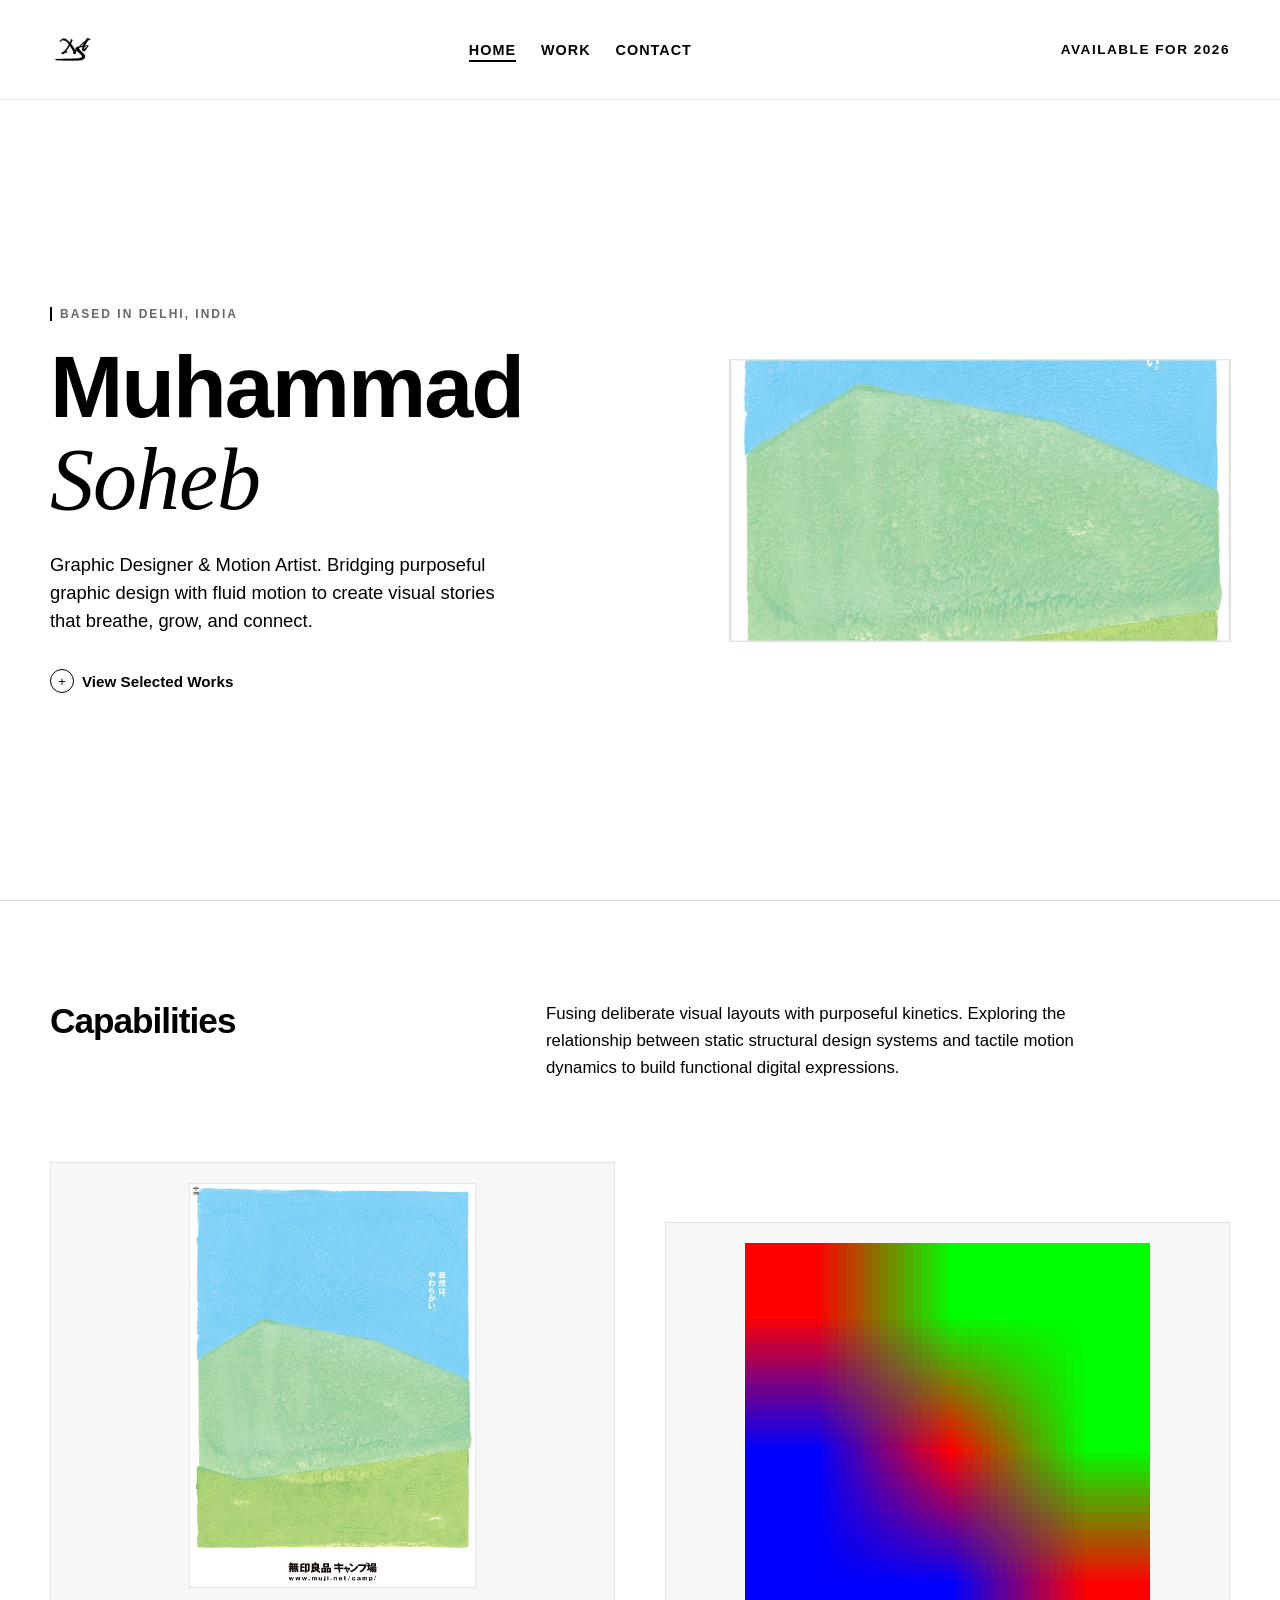
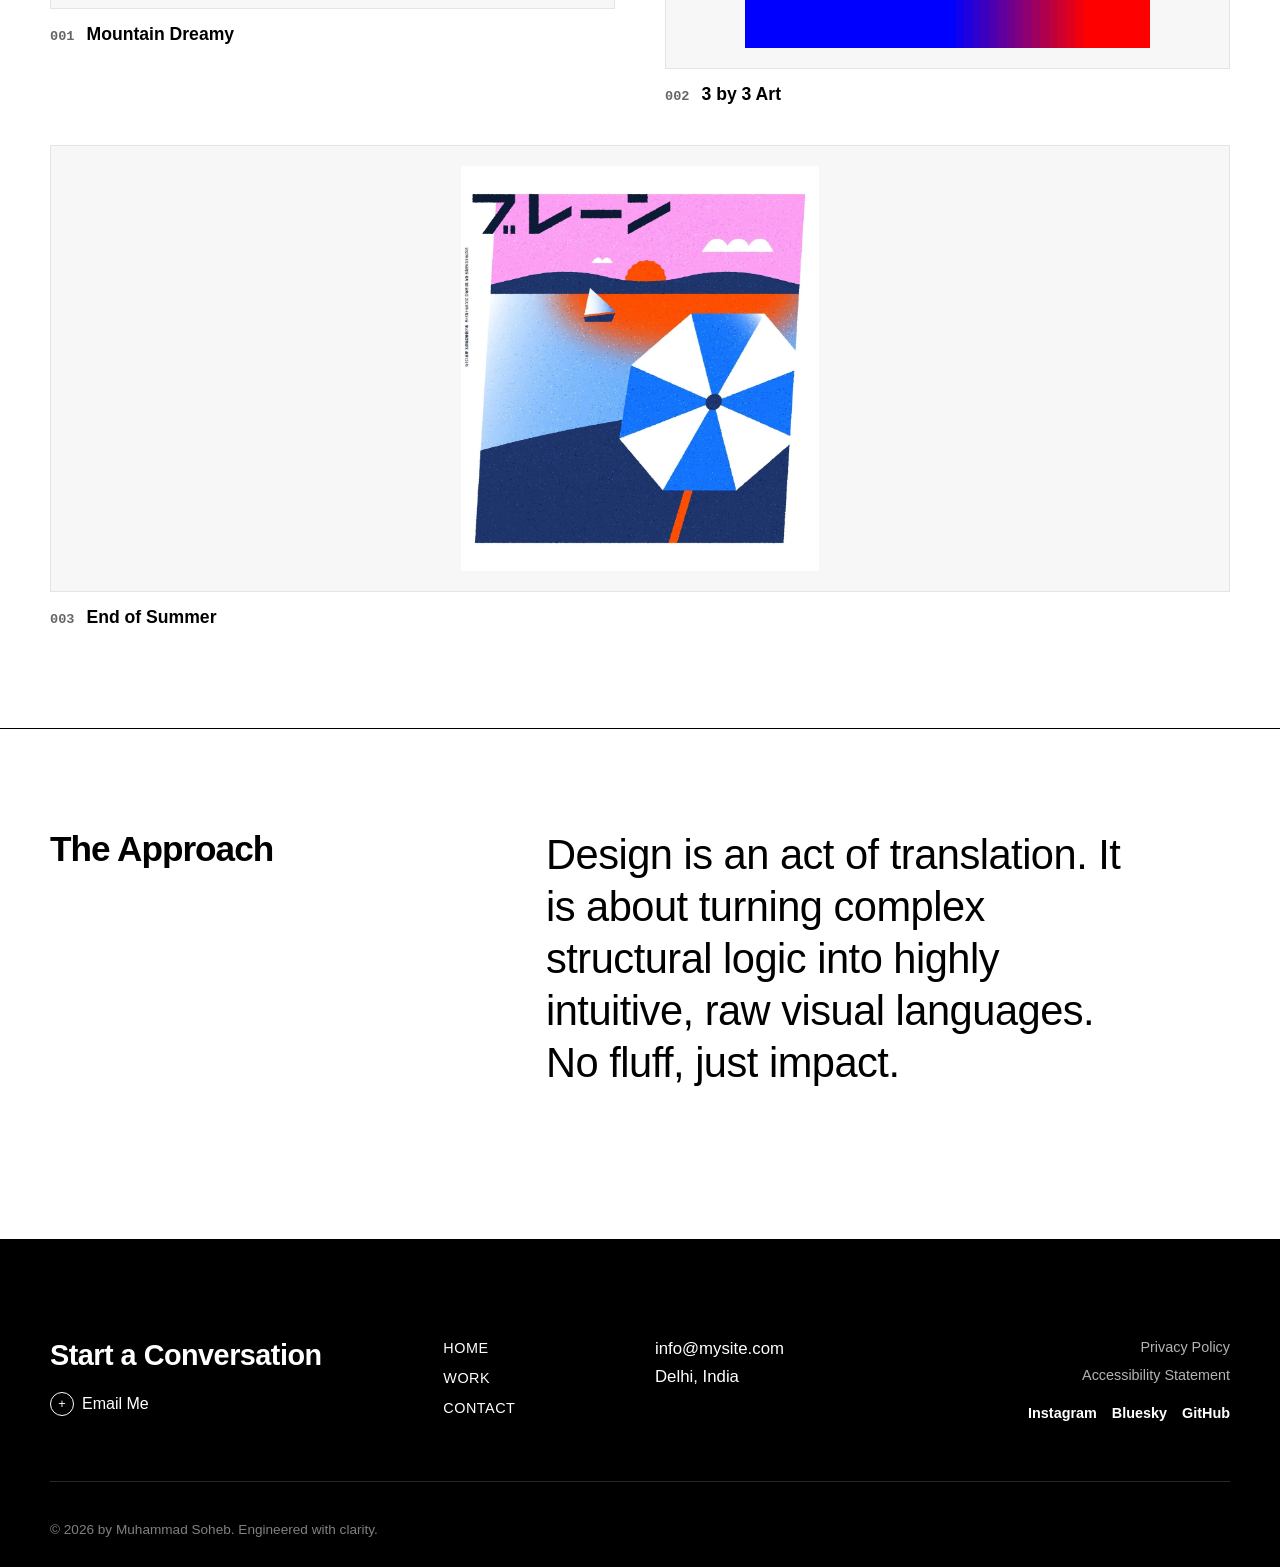
==== index.html @ b5f3d6ea "modification: Modified and tempered with the design." ====
<!DOCTYPE html>
<html lang="en">
<head>
    <meta charset="UTF-8">
    <meta name="viewport" content="width=device-width, initial-scale=1.0">
    <link rel="stylesheet" href="src/style.css">
    <title>Muhammad Soheb — Portfolio</title>
</head>
<body>

    <nav id="nav">
        <div id="logo-area">
            <img src="resource/Muhammad Soheb logo.svg" alt="Muhammad Soheb Logo" class="brand-logo-img">
        </div>
        <ul id="nav-links">
            <li><a href="#" class="active">Home</a></li>
            <li><a href="work.html">Work</a></li>
            <li><a href="#footer">Contact</a></li>
        </ul>
        <div id="nav-status">
            <span>Available for 2026</span>
        </div>
    </nav>

    <main>
        <section class="hero-editorial">
            <div class="hero-left">
                <div class="header-post-tag">Based in Delhi, India</div>
                <h1 class="hero-headline">Muhammad<br><em>Soheb</em></h1>
                <p class="hero-description">
                    Graphic Designer &amp; Motion Artist. Bridging purposeful graphic design with fluid motion to create visual stories that breathe, grow, and connect.
                </p>
                <a href="#selected-works" class="hero-cta-link"><span class="icon-plus">+</span> View Selected Works</a>
            </div>
            <div class="hero-right">
                <div class="featured-media-container">
                    <video autoplay loop muted playsinline poster="resource/mountain dreamy paster color.webp">
                        <source src="resource/hero-presentation.mp4" type="video/mp4">
                    </video>
                </div>
            </div>
        </section>

        <section id="selected-works" class="editorial-section">
            <div class="section-header-grid">
                <h2 class="section-title">Capabilities</h2>
                <div class="section-intro-text">
                    <p>Fusing deliberate visual layouts with purposeful kinetics. Exploring the relationship between static structural design systems and tactile motion dynamics to build functional digital expressions.</p>
                </div>
            </div>

            <div class="works-staggered-grid">
                <div class="work-card">
                    <div class="card-image-box">
                        <img src="resource/mountain dreamy paster color.webp" alt="Mountain Dreamy Poster">
                    </div>
                    <div class="card-meta">
                        <span class="card-num">001</span>
                        <h3 class="card-title">Mountain Dreamy</h3>
                    </div>
                </div>

                <div class="work-card">
                    <div class="card-image-box">
                        <img src="resource/3 by 3 pixel photo.jpeg" alt="3 by 3 Pixel Art">
                    </div>
                    <div class="card-meta">
                        <span class="card-num">002</span>
                        <h3 class="card-title">3 by 3 Art</h3>
                    </div>
                </div>

                <div class="work-card full-width-card">
                    <div class="card-image-box">
                        <img src="resource/end of summer poster.webp" alt="End of Summer Poster">
                    </div>
                    <div class="card-meta">
                        <span class="card-num">003</span>
                        <h3 class="card-title">End of Summer</h3>
                    </div>
                </div>
            </div>
        </section>

        <section class="editorial-section border-top">
            <div class="section-header-grid">
                <h2 class="section-title">The Approach</h2>
                <div class="section-intro-text text-large">
                    <p>Design is an act of translation. It is about turning complex structural logic into highly intuitive, raw visual languages. No fluff, just impact.</p>
                </div>
            </div>
        </section>
    </main>

    <footer id="footer">
        <div class="footer-top-grid">
            <div class="footer-col brand-col">
                <h3>Start a Conversation</h3>
                <a href="mailto:info@mysite.com" class="footer-email-link"><span class="icon-plus">+</span> Email Me</a>
            </div>
            
            <div class="footer-col links-col">
                <ul>
                    <li><a href="#">Home</a></li>
                    <li><a href="work.html">Work</a></li>
                    <li><a href="#footer">Contact</a></li>
                </ul>
            </div>

            <div class="footer-col contact-col">
                <p class="contact-detail">info@mysite.com</p>
                <p class="contact-detail">Delhi, India</p>
            </div>

            <div class="footer-col legal-col">
                <a href="#">Privacy Policy</a>
                <a href="#">Accessibility Statement</a>
                <div class="footer-socials">
                    <a href="https://instagram.com" target="_blank" rel="noopener">Instagram</a>
                    <a href="https://bsky.app" target="_blank" rel="noopener">Bluesky</a>
                    <a href="https://github.com" target="_blank" rel="noopener">GitHub</a>
                </div>
            </div>
        </div>

        <div class="footer-bottom-bar">
            <p>&copy; 2026 by Muhammad Soheb. Engineered with clarity.</p>
        </div>
    </footer>

</body>
</html>
---- src/style.css ----
:root {
    --bg-color: #ffffff;
    --text-color: #000000;
    --footer-bg: #000000;
    --footer-text: #ffffff;
    --border-color: rgba(0, 0, 0, 0.15);
    --border-light: rgba(0, 0, 0, 0.08);
}

* {
    margin: 0;
    padding: 0;
    box-sizing: border-box;
}

html {
    scroll-behavior: smooth;
}

body {
    background-color: var(--bg-color);
    color: var(--text-color);
    font-family: -apple-system, BlinkMacSystemFont, "Segoe UI", Roboto, Helvetica, Arial, sans-serif;
    overflow-x: hidden;
    -webkit-font-smoothing: antialiased;
}

#nav {
    display: flex;
    flex-direction: column;
    justify-content: space-between;
    align-items: flex-start;
    padding: 20px;
    width: 100%;
    background-color: var(--bg-color);
    border-bottom: 1px solid var(--border-light);
    gap: 15px;
}

.brand-logo-img {
    height: auto;
    width: 50px;
    display: block;
}

#nav-links {
    display: flex;
    list-style: none;
    gap: 25px;
}

#nav-links a {
    text-decoration: none;
    color: var(--text-color);
    font-weight: 600;
    font-size: 0.9rem;
    text-transform: uppercase;
    letter-spacing: 1px;
}

#nav-links a.active {
    border-bottom: 2px solid var(--text-color);
    padding-bottom: 2px;
}

#nav-status {
    font-size: 0.85rem;
    font-weight: 700;
    text-transform: uppercase;
    letter-spacing: 1.5px;
}

.hero-editorial {
    display: flex;
    flex-direction: column;
    padding: 60px 20px;
    width: 100%;
    gap: 40px;
}

.hero-left {
    display: flex;
    flex-direction: column;
    align-items: flex-start;
}

.header-post-tag {
    font-size: 0.75rem;
    text-transform: uppercase;
    letter-spacing: 2px;
    font-weight: 700;
    margin-bottom: 20px;
    color: #666;
    border-left: 2px solid var(--text-color);
    padding-left: 8px;
}

.hero-headline {
    font-size: clamp(2.8rem, 8vw, 5.5rem);
    font-weight: 700;
    letter-spacing: -2px;
    line-height: 1.05;
    margin-bottom: 25px;
}

.hero-headline em {
    font-family: Georgia, serif;
    font-weight: 400;
    font-style: italic;
    letter-spacing: -1px;
}

.hero-description {
    font-size: 1.15rem;
    line-height: 1.5;
    max-width: 460px;
    margin-bottom: 35px;
    font-weight: 400;
}

.hero-cta-link {
    display: inline-flex;
    align-items: center;
    text-decoration: none;
    color: var(--text-color);
    font-weight: 600;
    font-size: 0.95rem;
    gap: 8px;
}

.icon-plus {
    display: inline-flex;
    align-items: center;
    justify-content: center;
    width: 24px;
    height: 24px;
    border: 1px solid var(--text-color);
    border-radius: 50%;
    font-size: 0.8rem;
    font-weight: 400;
}

.hero-right {
    display: flex;
    justify-content: center;
    align-items: center;
    width: 100%;
}

.featured-media-container {
    width: 100%;
    max-width: 540px;
    background: #f0f0f0;
    border: 1px solid var(--border-light);
    overflow: hidden;
    aspect-ratio: 16 / 9;
}

.featured-media-container video {
    width: 100%;
    height: 100%;
    object-fit: cover;
}

.editorial-section {
    padding: 60px 20px;
    border-top: 1px solid var(--border-color);
}

.editorial-section.border-top {
    border-top: 1px solid var(--text-color);
}

.section-header-grid {
    display: flex;
    flex-direction: column;
    gap: 20px;
    margin-bottom: 50px;
}

.section-title {
    font-size: 2.2rem;
    font-weight: 700;
    letter-spacing: -1px;
}

.section-intro-text {
    font-size: 1.05rem;
    line-height: 1.6;
    max-width: 600px;
}

.section-intro-text.text-large {
    font-size: clamp(1.6rem, 4vw, 2.6rem);
    line-height: 1.25;
    font-weight: 400;
    letter-spacing: -0.5px;
    color: var(--text-color);
}

.works-staggered-grid {
    display: flex;
    flex-direction: column;
    gap: 40px;
}

.work-card {
    display: flex;
    flex-direction: column;
    width: 100%;
}

.card-image-box {
    background: #f7f7f7;
    padding: 20px;
    display: flex;
    justify-content: center;
    align-items: center;
    margin-bottom: 15px;
    border: 1px solid var(--border-light);
}

.card-image-box img {
    width: 100%;
    height: auto;
    max-height: 45vh;
    object-fit: contain;
}

.card-meta {
    display: flex;
    align-items: baseline;
    gap: 12px;
}

.card-num {
    font-size: 0.85rem;
    font-weight: 700;
    color: #666;
    font-family: monospace;
}

.card-title {
    font-size: 1.1rem;
    font-weight: 600;
}

footer {
    background-color: var(--footer-bg);
    color: var(--footer-text);
    padding: 60px 20px 20px 20px;
}

.footer-top-grid {
    display: flex;
    flex-direction: column;
    gap: 40px;
    border-bottom: 1px solid rgba(255, 255, 255, 0.15);
    padding-bottom: 40px;
}

.footer-col h3 {
    font-size: 1.8rem;
    font-weight: 600;
    letter-spacing: -0.5px;
    margin-bottom: 20px;
}

.footer-email-link {
    display: inline-flex;
    align-items: center;
    color: var(--footer-text);
    text-decoration: none;
    font-weight: 500;
    gap: 8px;
}

.footer-email-link .icon-plus {
    border-color: var(--footer-text);
}

.footer-col ul {
    list-style: none;
    display: flex;
    flex-direction: column;
    gap: 12px;
}

.footer-col ul a {
    color: var(--footer-text);
    text-decoration: none;
    font-weight: 500;
    text-transform: uppercase;
    font-size: 0.9rem;
    letter-spacing: 0.5px;
}

.contact-detail {
    font-size: 1.05rem;
    margin-bottom: 8px;
}

.legal-col {
    display: flex;
    flex-direction: column;
    align-items: flex-start;
    gap: 12px;
}

.legal-col a {
    color: rgba(255, 255, 255, 0.7);
    text-decoration: none;
    font-size: 0.9rem;
}

.footer-socials {
    display: flex;
    gap: 15px;
    margin-top: 10px;
}

.footer-socials a {
    color: var(--footer-text);
    font-weight: 600;
    font-size: 0.9rem;
    text-decoration: none;
}

.footer-socials a:hover {
    text-decoration: underline;
}

.footer-bottom-bar {
    padding-top: 40px;
    font-size: 0.85rem;
    color: rgba(255, 255, 255, 0.5);
}

@media (min-width: 768px) {
    #nav {
        flex-direction: row;
        align-items: center;
        padding: 30px 50px;
        height: 100px;
    }

    .hero-editorial {
        flex-direction: row;
        align-items: center;
        padding: 120px 50px;
        min-height: calc(100vh - 100px);
    }

    .hero-left {
        flex: 1.2;
    }

    .hero-right {
        flex: 0.8;
        justify-content: flex-end;
    }

    .featured-media-container {
        max-width: 100%;
        transform: scale(1.1) translateX(-20px);
    }

    .editorial-section {
        padding: 100px 50px;
    }

    .section-header-grid {
        display: grid;
        grid-template-columns: 4fr 6fr;
        gap: 40px;
    }

    .works-staggered-grid {
        display: grid;
        grid-template-columns: 1fr 1fr;
        gap: 50px;
        padding-top: 30px;
    }

    .work-card:nth-child(even) {
        transform: translateY(60px);
    }

    .full-width-card {
        grid-column: span 2;
        margin-top: 50px;
    }

    footer {
        padding: 100px 50px 30px 50px;
    }

    .footer-top-grid {
        display: grid;
        grid-template-columns: 4fr 2fr 3fr 3fr;
        gap: 30px;
        padding-bottom: 60px;
    }

    .legal-col {
        align-items: flex-end;
        text-align: right;
    }
}
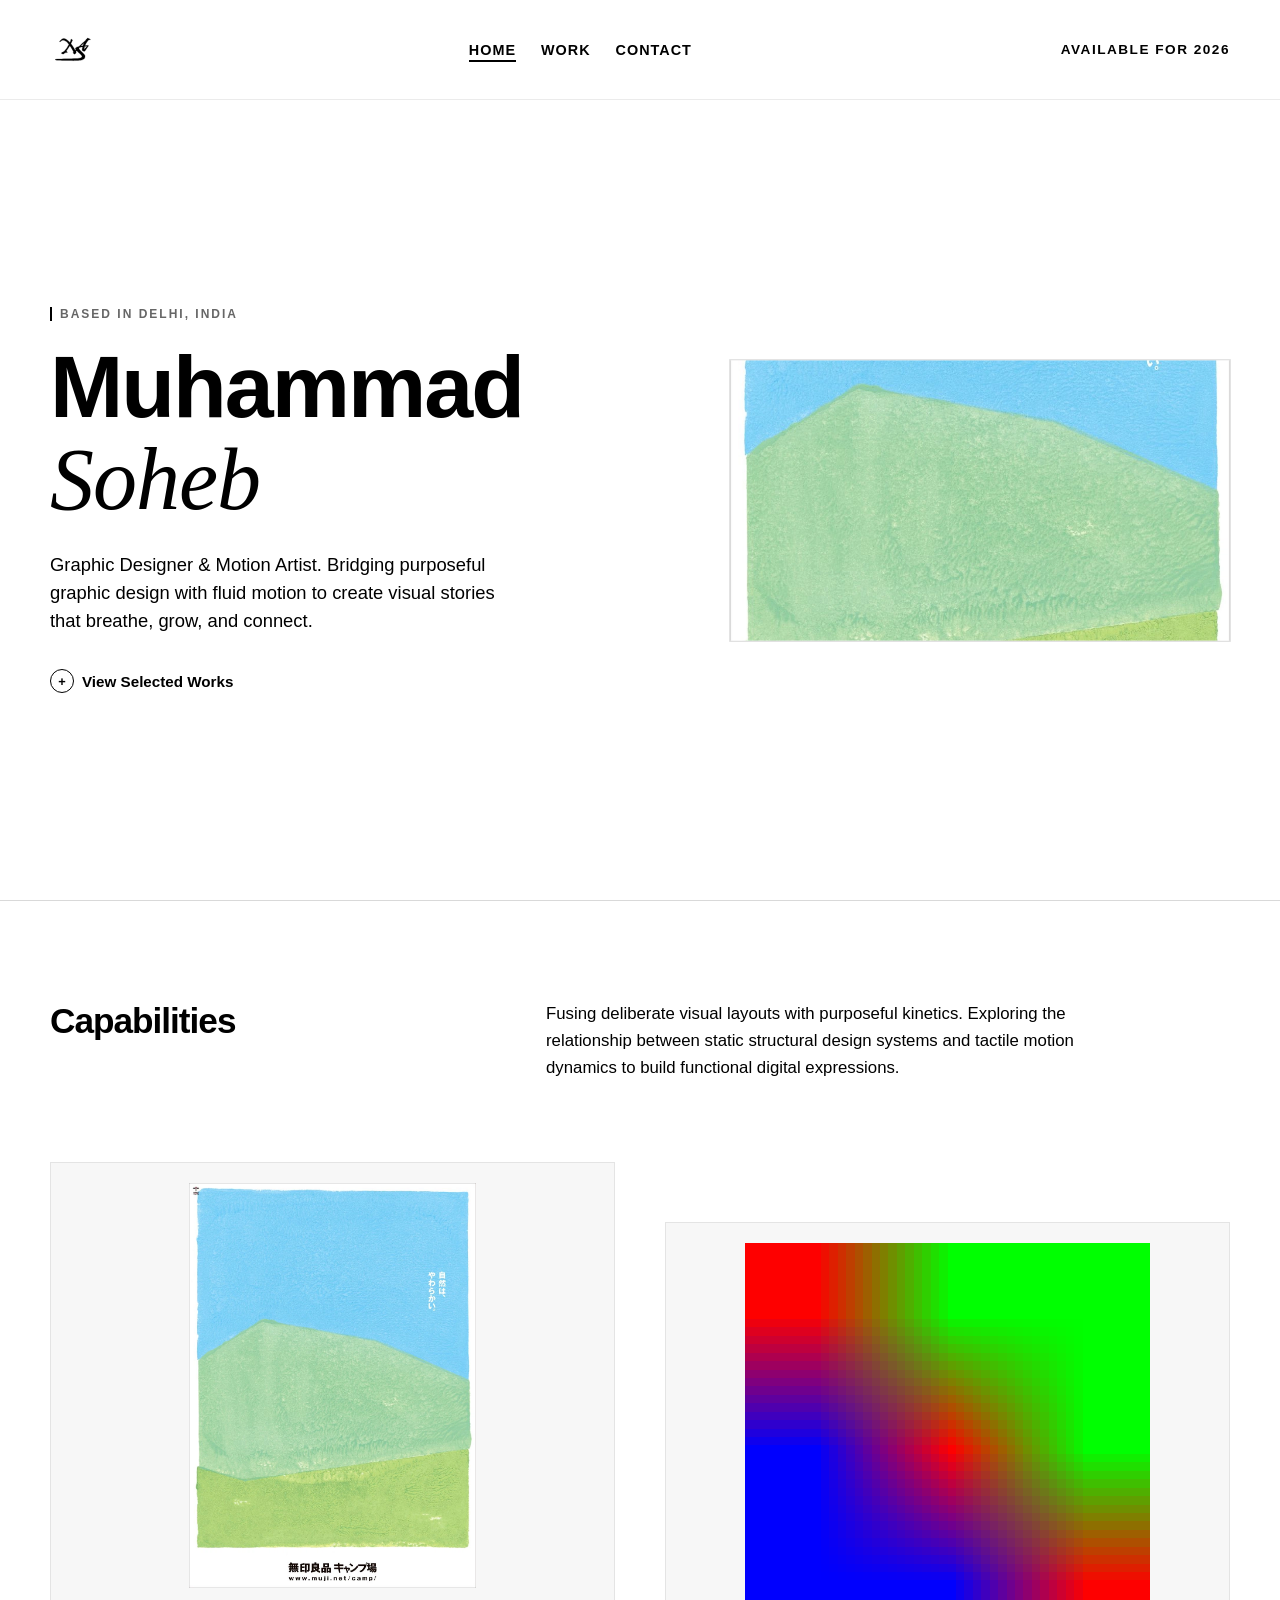
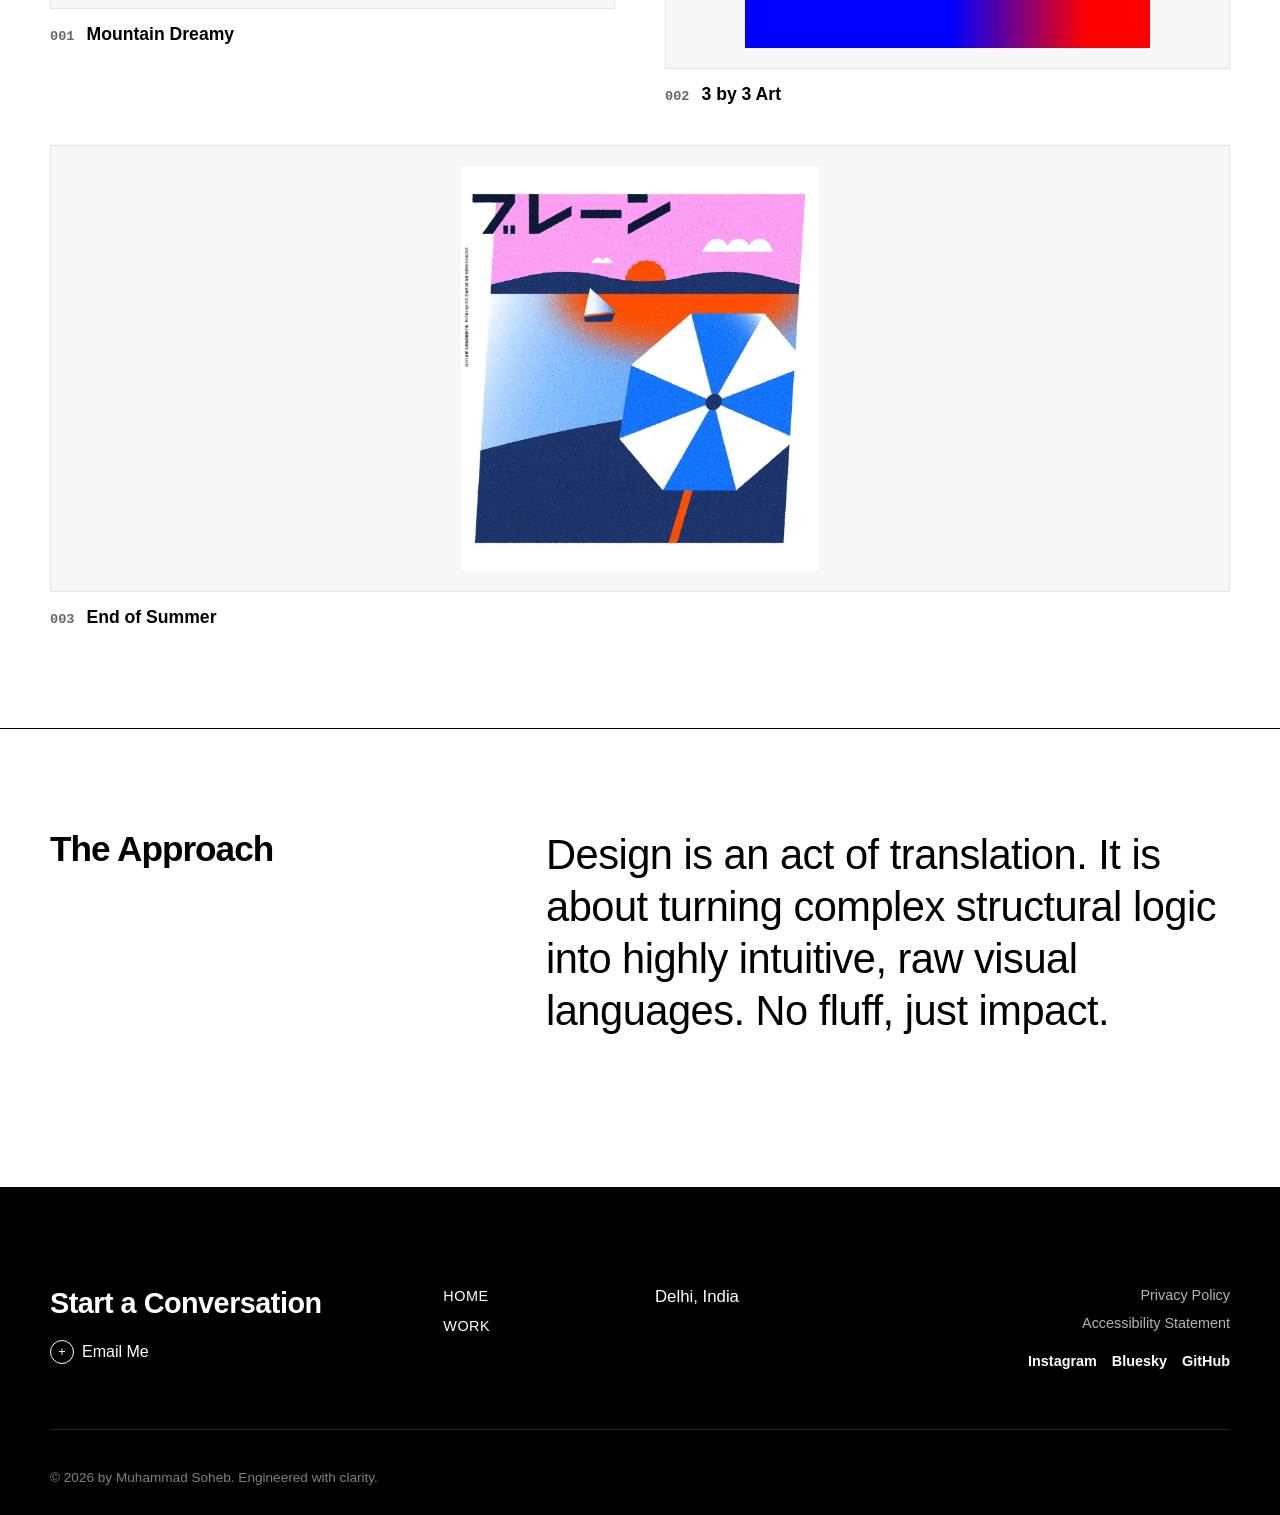
==== commit 6ed8bdf9: "modified: Added info to the footer." ====
--- a/index.html
+++ b/index.html
@@ -8,32 +8,37 @@
 </head>
 <body>
 
-    <nav id="nav">
-        <div id="logo-area">
-            <img src="resource/Muhammad Soheb logo.svg" alt="Muhammad Soheb Logo" class="brand-logo-img">
+    <nav class="navbar">
+        <div class="navbar__logo">
+            <img src="resource/Muhammad Soheb logo.svg" alt="Muhammad Soheb Logo" class="navbar__logo-img">
         </div>
-        <ul id="nav-links">
-            <li><a href="#" class="active">Home</a></li>
-            <li><a href="work.html">Work</a></li>
-            <li><a href="#footer">Contact</a></li>
+        
+        <button class="navbar__toggle" id="menu-toggle" aria-expanded="false" aria-label="Toggle navigation menu">
+            <span class="navbar__toggle-icon"></span>
+        </button>
+
+        <ul class="navbar__links" id="nav-list-all">
+            <li><a href="#" class="navbar__link navbar__link--active">Home</a></li>
+            <li><a href="work.html" class="navbar__link">Work</a></li>
+            <li><a href="#contact" class="navbar__link">Contact</a></li>
         </ul>
-        <div id="nav-status">
+        <div class="navbar__status">
             <span>Available for 2026</span>
         </div>
     </nav>
 
     <main>
-        <section class="hero-editorial">
-            <div class="hero-left">
-                <div class="header-post-tag">Based in Delhi, India</div>
-                <h1 class="hero-headline">Muhammad<br><em>Soheb</em></h1>
-                <p class="hero-description">
+        <section class="intro">
+            <div class="intro__content">
+                <span class="intro__location">Based in Delhi, India</span>
+                <h1 class="intro__title">Muhammad<br><em>Soheb</em></h1>
+                <p class="intro__bio">
                     Graphic Designer &amp; Motion Artist. Bridging purposeful graphic design with fluid motion to create visual stories that breathe, grow, and connect.
                 </p>
-                <a href="#selected-works" class="hero-cta-link"><span class="icon-plus">+</span> View Selected Works</a>
+                <a href="#projects" class="btn-primary"><span class="btn-primary__icon">+</span> View Selected Works</a>
             </div>
-            <div class="hero-right">
-                <div class="featured-media-container">
+            <div class="intro__visual">
+                <div class="intro__video-wrapper">
                     <video autoplay loop muted playsinline poster="resource/mountain dreamy paster color.webp">
                         <source src="resource/hero-presentation.mp4" type="video/mp4">
                     </video>
@@ -41,89 +46,87 @@
             </div>
         </section>
 
-        <section id="selected-works" class="editorial-section">
-            <div class="section-header-grid">
-                <h2 class="section-title">Capabilities</h2>
-                <div class="section-intro-text">
+        <section id="projects" class="showcase">
+            <div class="showcase__header">
+                <h2 class="showcase__title">Capabilities</h2>
+                <div class="showcase__lead">
                     <p>Fusing deliberate visual layouts with purposeful kinetics. Exploring the relationship between static structural design systems and tactile motion dynamics to build functional digital expressions.</p>
                 </div>
             </div>
 
-            <div class="works-staggered-grid">
-                <div class="work-card">
-                    <div class="card-image-box">
-                        <img src="resource/mountain dreamy paster color.webp" alt="Mountain Dreamy Poster">
+            <div class="gallery-grid">
+                <article class="portfolio-card">
+                    <div class="portfolio-card__thumbnail">
+                        <img src="resource/mountain dreamy paster color.webp" alt="Mountain Dreamy Poster Layer" loading="lazy">
                     </div>
-                    <div class="card-meta">
-                        <span class="card-num">001</span>
-                        <h3 class="card-title">Mountain Dreamy</h3>
+                    <div class="portfolio-card__meta">
+                        <span class="portfolio-card__index">001</span>
+                        <h3 class="portfolio-card__name">Mountain Dreamy</h3>
                     </div>
-                </div>
+                </article>
 
-                <div class="work-card">
-                    <div class="card-image-box">
-                        <img src="resource/3 by 3 pixel photo.jpeg" alt="3 by 3 Pixel Art">
+                <article class="portfolio-card">
+                    <div class="portfolio-card__thumbnail">
+                        <img src="resource\3 by 3 pixel photo.jpeg" alt="3 by 3 Pixel Art Grid" loading="lazy">
                     </div>
-                    <div class="card-meta">
-                        <span class="card-num">002</span>
-                        <h3 class="card-title">3 by 3 Art</h3>
+                    <div class="portfolio-card__meta">
+                        <span class="portfolio-card__index">002</span>
+                        <h3 class="portfolio-card__name">3 by 3 Art</h3>
                     </div>
-                </div>
+                </article>
 
-                <div class="work-card full-width-card">
-                    <div class="card-image-box">
-                        <img src="resource/end of summer poster.webp" alt="End of Summer Poster">
+                <article class="portfolio-card portfolio-card--featured">
+                    <div class="portfolio-card__thumbnail">
+                        <img src="resource/end of summer poster.webp" alt="End of Summer Poster Design" loading="lazy">
                     </div>
-                    <div class="card-meta">
-                        <span class="card-num">003</span>
-                        <h3 class="card-title">End of Summer</h3>
+                    <div class="portfolio-card__meta">
+                        <span class="portfolio-card__index">003</span>
+                        <h3 class="portfolio-card__name">End of Summer</h3>
                     </div>
-                </div>
+                </article>
             </div>
         </section>
 
-        <section class="editorial-section border-top">
-            <div class="section-header-grid">
-                <h2 class="section-title">The Approach</h2>
-                <div class="section-intro-text text-large">
+        <section class="manifesto">
+            <div class="manifesto__header">
+                <h2 class="manifesto__title">The Approach</h2>
+                <div class="manifesto__statement">
                     <p>Design is an act of translation. It is about turning complex structural logic into highly intuitive, raw visual languages. No fluff, just impact.</p>
                 </div>
             </div>
         </section>
     </main>
 
-    <footer id="footer">
-        <div class="footer-top-grid">
-            <div class="footer-col brand-col">
+    <footer id="contact" class="footer">
+        <div class="footer__main">
+            <div class="footer__block footer__block--cta">
                 <h3>Start a Conversation</h3>
-                <a href="mailto:info@mysite.com" class="footer-email-link"><span class="icon-plus">+</span> Email Me</a>
+                <a href="mailto:muhammadsoheb91@gmail.com" class="footer__email"><span class="footer__email-icon">+</span> Email Me</a>
             </div>
             
-            <div class="footer-col links-col">
-                <ul>
+            <div class="footer__block footer__block--nav">
+                <ul class="footer__links">
                     <li><a href="#">Home</a></li>
                     <li><a href="work.html">Work</a></li>
-                    <li><a href="#footer">Contact</a></li>
                 </ul>
             </div>
 
-            <div class="footer-col contact-col">
-                <p class="contact-detail">info@mysite.com</p>
-                <p class="contact-detail">Delhi, India</p>
+            <div class="footer__block footer__block--info">
+                <p class="footer__detail">Delhi, India</p>
             </div>
 
-            <div class="footer-col legal-col">
-                <a href="#">Privacy Policy</a>
-                <a href="#">Accessibility Statement</a>
-                <div class="footer-socials">
-                    <a href="https://instagram.com" target="_blank" rel="noopener">Instagram</a>
-                    <a href="https://bsky.app" target="_blank" rel="noopener">Bluesky</a>
-                    <a href="https://github.com" target="_blank" rel="noopener">GitHub</a>
+            <div class="footer__block footer__block--legal">
+                <a href="#" class="footer__legal-link">Privacy Policy</a>
+                <a href="#" class="footer__legal-link">Accessibility Statement</a>
+                <div class="footer__socials">
+                    <a href="https://instagram.com/9.ion1" target="_blank" rel="noopener">Instagram</a>
+                    <a href="https://bsky.app/profile/9ion1.bsky.social" target="_blank" rel="noopener">Bluesky</a>
+                    <a href="https://github.com/dehlawi96" target="_blank" rel="noopener">GitHub</a>
                 </div>
             </div>
         </div>
 
-        <div class="footer-bottom-bar">
+        <div class="footer__bottom">
             <p>&copy; 2026 by Muhammad Soheb. Engineered with clarity.</p>
         </div>
     </footer>
--- a/src/style.css
+++ b/src/style.css
@@ -5,6 +5,8 @@
     --footer-text: #ffffff;
     --border-color: rgba(0, 0, 0, 0.15);
     --border-light: rgba(0, 0, 0, 0.08);
+    --font-sans: -apple-system, BlinkMacSystemFont, "Segoe UI", Roboto, Arial, sans-serif;
+    --font-serif: Georgia, serif;
 }
 
 * {
@@ -20,36 +22,48 @@
 body {
     background-color: var(--bg-color);
     color: var(--text-color);
-    font-family: -apple-system, BlinkMacSystemFont, "Segoe UI", Roboto, Helvetica, Arial, sans-serif;
+    font-family: var(--font-sans);
     overflow-x: hidden;
     -webkit-font-smoothing: antialiased;
 }
 
-#nav {
-    display: flex;
-    flex-direction: column;
+.navbar {
+    display: flex;
     justify-content: space-between;
-    align-items: flex-start;
+    align-items: center;
     padding: 20px;
     width: 100%;
     background-color: var(--bg-color);
     border-bottom: 1px solid var(--border-light);
-    gap: 15px;
-}
-
-.brand-logo-img {
+    position: relative;
+    z-index: 100;
+}
+
+.navbar__logo-img {
     height: auto;
     width: 50px;
     display: block;
 }
 
-#nav-links {
-    display: flex;
+.navbar__links {
+    display: none;
+    flex-direction: column;
     list-style: none;
-    gap: 25px;
-}
-
-#nav-links a {
+    gap: 20px;
+    position: absolute;
+    top: 100%;
+    left: 0;
+    width: 100%;
+    background: var(--bg-color);
+    padding: 20px;
+    border-bottom: 1px solid var(--border-light);
+}
+
+.navbar__links.active {
+    display: flex;
+}
+
+.navbar__link {
     text-decoration: none;
     color: var(--text-color);
     font-weight: 600;
@@ -58,33 +72,60 @@
     letter-spacing: 1px;
 }
 
-#nav-links a.active {
+.navbar__link--active {
     border-bottom: 2px solid var(--text-color);
     padding-bottom: 2px;
 }
 
-#nav-status {
+.navbar__status {
     font-size: 0.85rem;
     font-weight: 700;
     text-transform: uppercase;
     letter-spacing: 1.5px;
-}
-
-.hero-editorial {
+    display: none;
+}
+
+.navbar__toggle {
+    background: none;
+    border: none;
+    cursor: pointer;
+    padding: 10px;
+}
+
+.navbar__toggle-icon {
+    display: block;
+    width: 25px;
+    height: 2px;
+    background: var(--text-color);
+    position: relative;
+}
+
+.navbar__toggle-icon::before,
+.navbar__toggle-icon::after {
+    content: '';
+    position: absolute;
+    width: 25px;
+    height: 2px;
+    background: var(--text-color);
+    left: 0;
+}
+.navbar__toggle-icon::before { top: -8px; }
+.navbar__toggle-icon::after { bottom: -8px; }
+
+.intro {
     display: flex;
     flex-direction: column;
     padding: 60px 20px;
-    width: 100%;
     gap: 40px;
 }
 
-.hero-left {
+.intro__content {
     display: flex;
     flex-direction: column;
     align-items: flex-start;
 }
 
-.header-post-tag {
+.intro__location {
     font-size: 0.75rem;
     text-transform: uppercase;
     letter-spacing: 2px;
@@ -95,7 +136,7 @@
     padding-left: 8px;
 }
 
-.hero-headline {
+.intro__title {
     font-size: clamp(2.8rem, 8vw, 5.5rem);
     font-weight: 700;
     letter-spacing: -2px;
@@ -103,22 +144,21 @@
     margin-bottom: 25px;
 }
 
-.hero-headline em {
-    font-family: Georgia, serif;
+.intro__title em {
+    font-family: var(--font-serif);
     font-weight: 400;
     font-style: italic;
     letter-spacing: -1px;
 }
 
-.hero-description {
+.intro__bio {
     font-size: 1.15rem;
     line-height: 1.5;
     max-width: 460px;
     margin-bottom: 35px;
-    font-weight: 400;
-}
-
-.hero-cta-link {
+}
+
+.btn-primary {
     display: inline-flex;
     align-items: center;
     text-decoration: none;
@@ -128,7 +168,7 @@
     gap: 8px;
 }
 
-.icon-plus {
+.btn-primary__icon {
     display: inline-flex;
     align-items: center;
     justify-content: center;
@@ -137,17 +177,13 @@
     border: 1px solid var(--text-color);
     border-radius: 50%;
     font-size: 0.8rem;
-    font-weight: 400;
-}
-
-.hero-right {
-    display: flex;
-    justify-content: center;
-    align-items: center;
-    width: 100%;
-}
-
-.featured-media-container {
+}
+
+.intro__visual {
+    width: 100%;
+}
+
+.intro__video-wrapper {
     width: 100%;
     max-width: 540px;
     background: #f0f0f0;
@@ -156,102 +192,102 @@
     aspect-ratio: 16 / 9;
 }
 
-.featured-media-container video {
+.intro__video-wrapper video {
     width: 100%;
     height: 100%;
     object-fit: cover;
 }
 
-.editorial-section {
+.showcase {
     padding: 60px 20px;
     border-top: 1px solid var(--border-color);
 }
 
-.editorial-section.border-top {
-    border-top: 1px solid var(--text-color);
-}
-
-.section-header-grid {
+.showcase__header, .manifesto__header {
     display: flex;
     flex-direction: column;
     gap: 20px;
     margin-bottom: 50px;
 }
 
-.section-title {
+.showcase__title, .manifesto__title {
     font-size: 2.2rem;
     font-weight: 700;
     letter-spacing: -1px;
 }
 
-.section-intro-text {
+.showcase__lead {
     font-size: 1.05rem;
     line-height: 1.6;
     max-width: 600px;
 }
 
-.section-intro-text.text-large {
+.gallery-grid {
+    display: flex;
+    flex-direction: column;
+    gap: 40px;
+}
+
+.portfolio-card {
+    display: flex;
+    flex-direction: column;
+    width: 100%;
+}
+
+.portfolio-card__thumbnail {
+    background: #f7f7f7;
+    padding: 20px;
+    display: flex;
+    justify-content: center;
+    align-items: center;
+    margin-bottom: 15px;
+    border: 1px solid var(--border-light);
+}
+
+.portfolio-card__thumbnail img {
+    width: 100%;
+    height: auto;
+    max-height: 45vh;
+    object-fit: contain;
+}
+
+.portfolio-card__meta {
+    display: flex;
+    align-items: baseline;
+    gap: 12px;
+}
+
+.portfolio-card__index {
+    font-size: 0.85rem;
+    font-weight: 700;
+    color: #666;
+    font-family: monospace;
+}
+
+.portfolio-card__name {
+    font-size: 1.1rem;
+    font-weight: 600;
+}
+
+.manifesto {
+    padding: 60px 20px;
+    border-top: 1px solid var(--text-color);
+}
+
+.manifesto__statement {
     font-size: clamp(1.6rem, 4vw, 2.6rem);
     line-height: 1.25;
     font-weight: 400;
     letter-spacing: -0.5px;
-    color: var(--text-color);
-}
-
-.works-staggered-grid {
-    display: flex;
-    flex-direction: column;
-    gap: 40px;
-}
-
-.work-card {
-    display: flex;
-    flex-direction: column;
-    width: 100%;
-}
-
-.card-image-box {
-    background: #f7f7f7;
-    padding: 20px;
-    display: flex;
-    justify-content: center;
-    align-items: center;
-    margin-bottom: 15px;
-    border: 1px solid var(--border-light);
-}
-
-.card-image-box img {
-    width: 100%;
-    height: auto;
-    max-height: 45vh;
-    object-fit: contain;
-}
-
-.card-meta {
-    display: flex;
-    align-items: baseline;
-    gap: 12px;
-}
-
-.card-num {
-    font-size: 0.85rem;
-    font-weight: 700;
-    color: #666;
-    font-family: monospace;
-}
-
-.card-title {
-    font-size: 1.1rem;
-    font-weight: 600;
-}
-
-footer {
+}
+
+.footer {
     background-color: var(--footer-bg);
     color: var(--footer-text);
     padding: 60px 20px 20px 20px;
 }
 
-.footer-top-grid {
+.footer__main {
     display: flex;
     flex-direction: column;
     gap: 40px;
@@ -259,14 +295,14 @@
     padding-bottom: 40px;
 }
 
-.footer-col h3 {
+.footer__block h3 {
     font-size: 1.8rem;
     font-weight: 600;
     letter-spacing: -0.5px;
     margin-bottom: 20px;
 }
 
-.footer-email-link {
+.footer__email {
     display: inline-flex;
     align-items: center;
     color: var(--footer-text);
@@ -275,18 +311,25 @@
     gap: 8px;
 }
 
-.footer-email-link .icon-plus {
-    border-color: var(--footer-text);
-}
-
-.footer-col ul {
+.footer__email-icon {
+    display: inline-flex;
+    align-items: center;
+    justify-content: center;
+    width: 24px;
+    height: 24px;
+    border: 1px solid var(--footer-text);
+    border-radius: 50%;
+    font-size: 0.8rem;
+}
+
+.footer__links {
     list-style: none;
     display: flex;
     flex-direction: column;
     gap: 12px;
 }
 
-.footer-col ul a {
+.footer__links a {
     color: var(--footer-text);
     text-decoration: none;
     font-weight: 500;
@@ -295,114 +338,131 @@
     letter-spacing: 0.5px;
 }
 
-.contact-detail {
+.footer__detail {
     font-size: 1.05rem;
     margin-bottom: 8px;
 }
 
-.legal-col {
+.footer__block--legal {
     display: flex;
     flex-direction: column;
     align-items: flex-start;
     gap: 12px;
 }
 
-.legal-col a {
+.footer__legal-link {
     color: rgba(255, 255, 255, 0.7);
     text-decoration: none;
     font-size: 0.9rem;
 }
 
-.footer-socials {
+.footer__socials {
     display: flex;
     gap: 15px;
     margin-top: 10px;
 }
 
-.footer-socials a {
+.footer__socials a {
     color: var(--footer-text);
     font-weight: 600;
     font-size: 0.9rem;
     text-decoration: none;
 }
 
-.footer-socials a:hover {
+.footer__socials a:hover {
     text-decoration: underline;
 }
 
-.footer-bottom-bar {
+.footer__bottom {
     padding-top: 40px;
     font-size: 0.85rem;
     color: rgba(255, 255, 255, 0.5);
 }
 
 @media (min-width: 768px) {
-    #nav {
-        flex-direction: row;
-        align-items: center;
+    .navbar {
         padding: 30px 50px;
         height: 100px;
     }
 
-    .hero-editorial {
+    .navbar__toggle {
+        display: none;
+    }
+
+    .navbar__links {
+        display: flex;
+        flex-direction: row;
+        position: static;
+        width: auto;
+        padding: 0;
+        border: none;
+        gap: 25px;
+    }
+
+    .navbar__status {
+        display: block;
+    }
+
+    .intro {
         flex-direction: row;
         align-items: center;
         padding: 120px 50px;
         min-height: calc(100vh - 100px);
     }
 
-    .hero-left {
+    .intro__content {
         flex: 1.2;
     }
 
-    .hero-right {
+    .intro__visual {
         flex: 0.8;
+        display: flex;
         justify-content: flex-end;
     }
 
-    .featured-media-container {
+    .intro__video-wrapper {
         max-width: 100%;
         transform: scale(1.1) translateX(-20px);
     }
 
-    .editorial-section {
+    .showcase, .manifesto {
         padding: 100px 50px;
     }
 
-    .section-header-grid {
+    .showcase__header, .manifesto__header {
         display: grid;
         grid-template-columns: 4fr 6fr;
         gap: 40px;
     }
 
-    .works-staggered-grid {
+    .gallery-grid {
         display: grid;
         grid-template-columns: 1fr 1fr;
         gap: 50px;
         padding-top: 30px;
     }
 
-    .work-card:nth-child(even) {
+    .portfolio-card:nth-child(even) {
         transform: translateY(60px);
     }
 
-    .full-width-card {
+    .portfolio-card--featured {
         grid-column: span 2;
         margin-top: 50px;
     }
 
-    footer {
+    .footer {
         padding: 100px 50px 30px 50px;
     }
 
-    .footer-top-grid {
+    .footer__main {
         display: grid;
         grid-template-columns: 4fr 2fr 3fr 3fr;
         gap: 30px;
         padding-bottom: 60px;
     }
 
-    .legal-col {
+    .footer__block--legal {
         align-items: flex-end;
         text-align: right;
     }
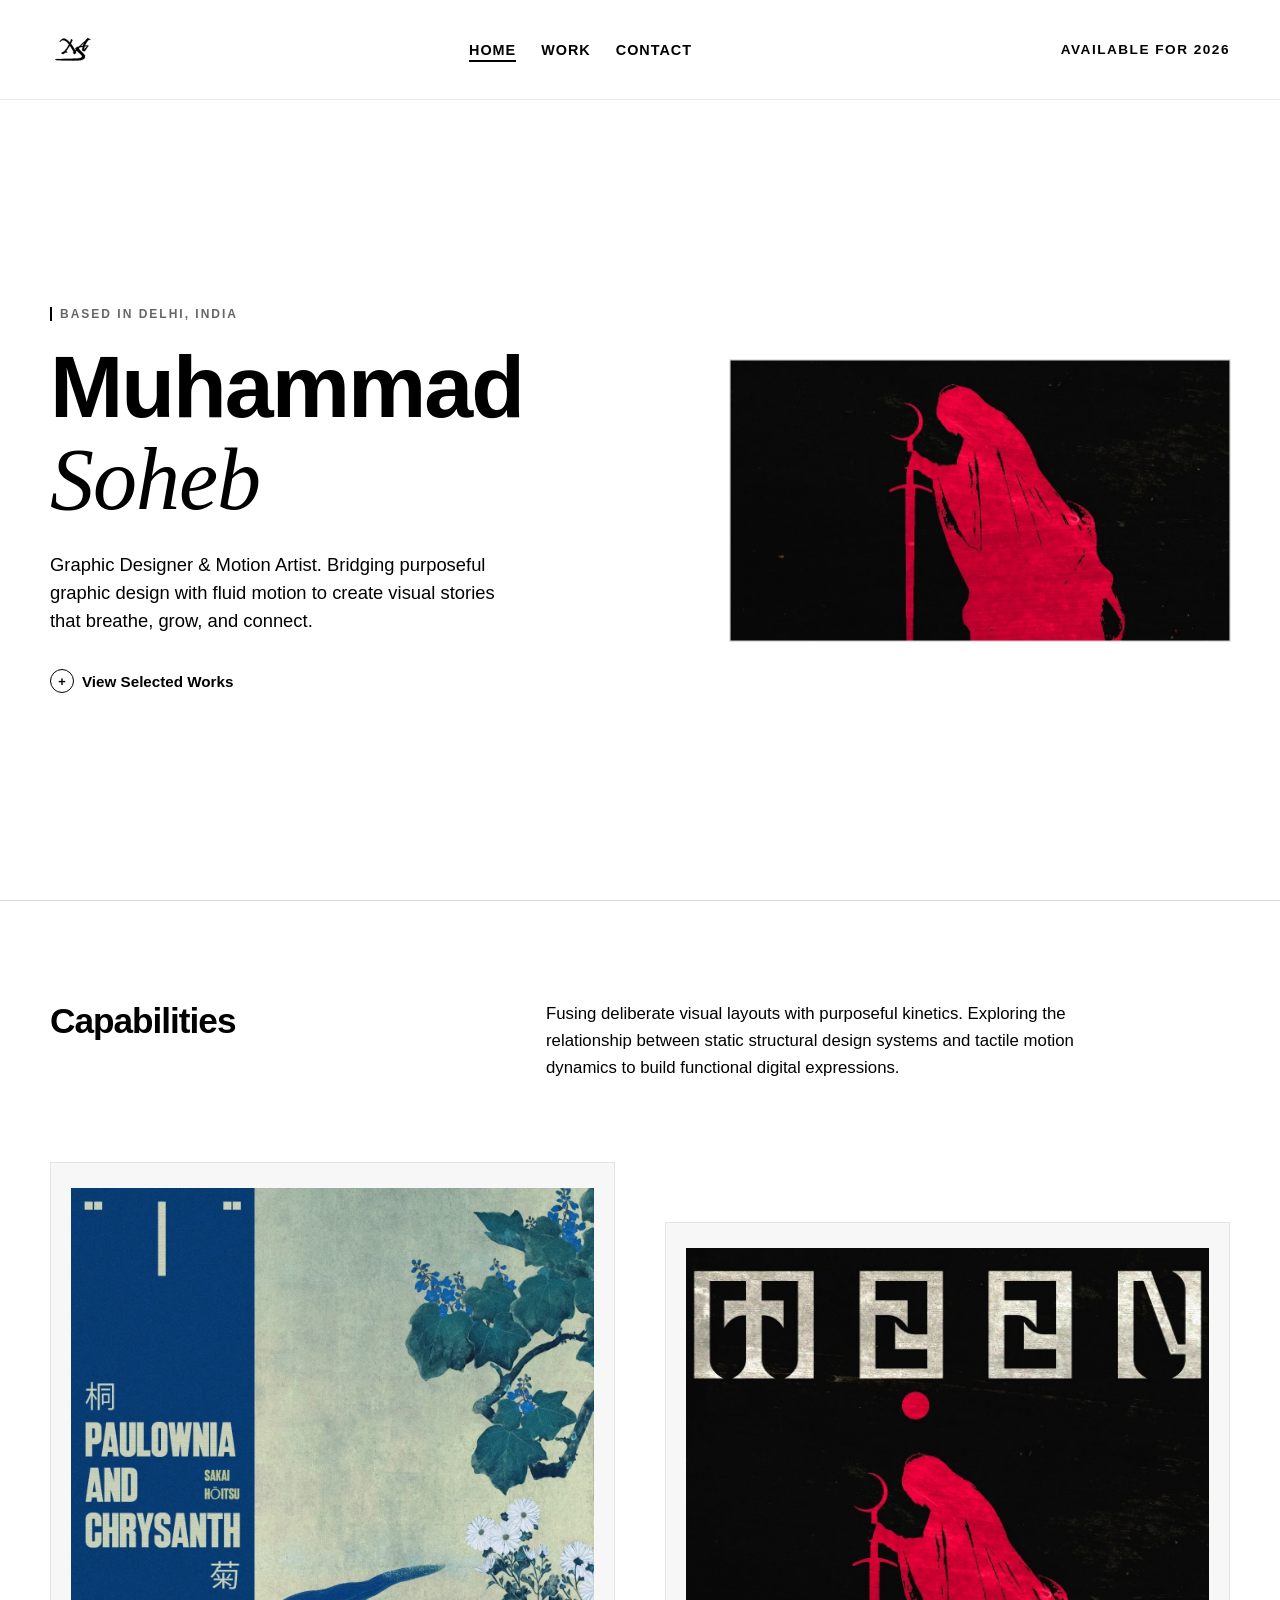
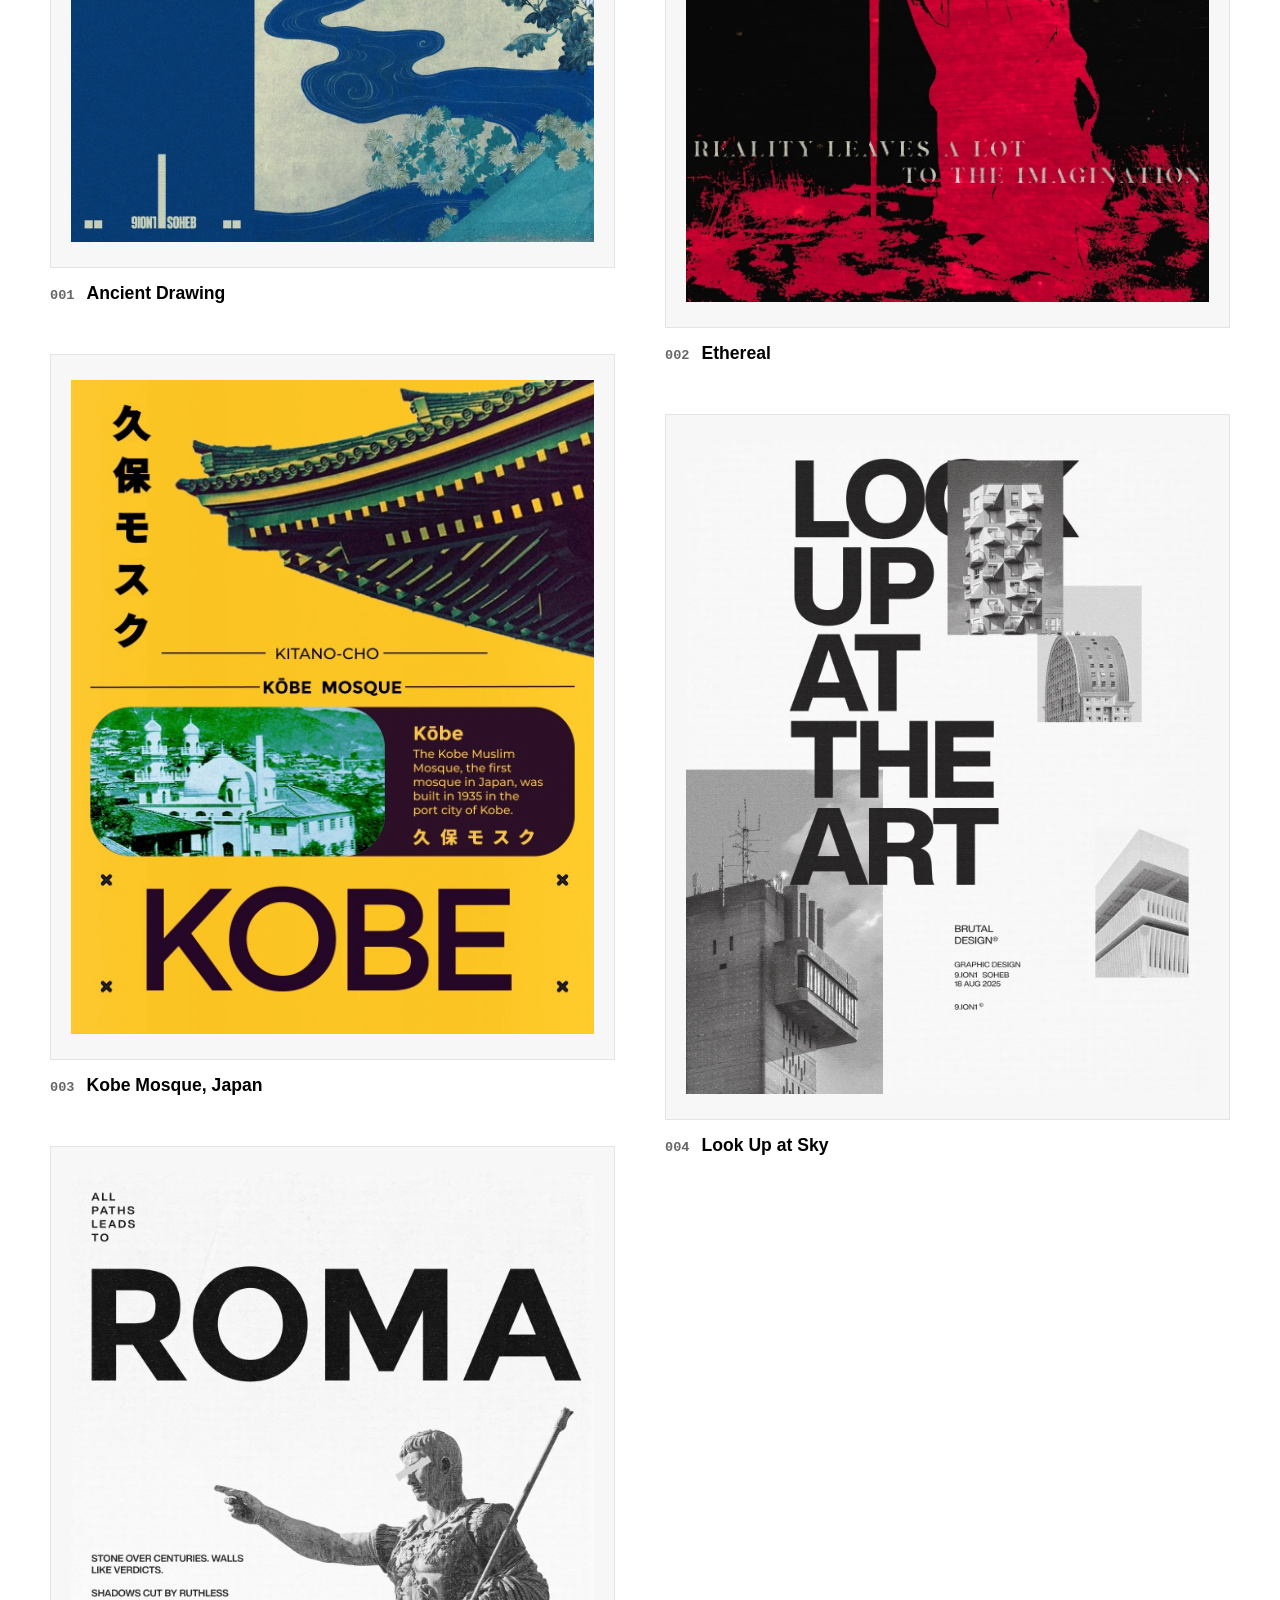
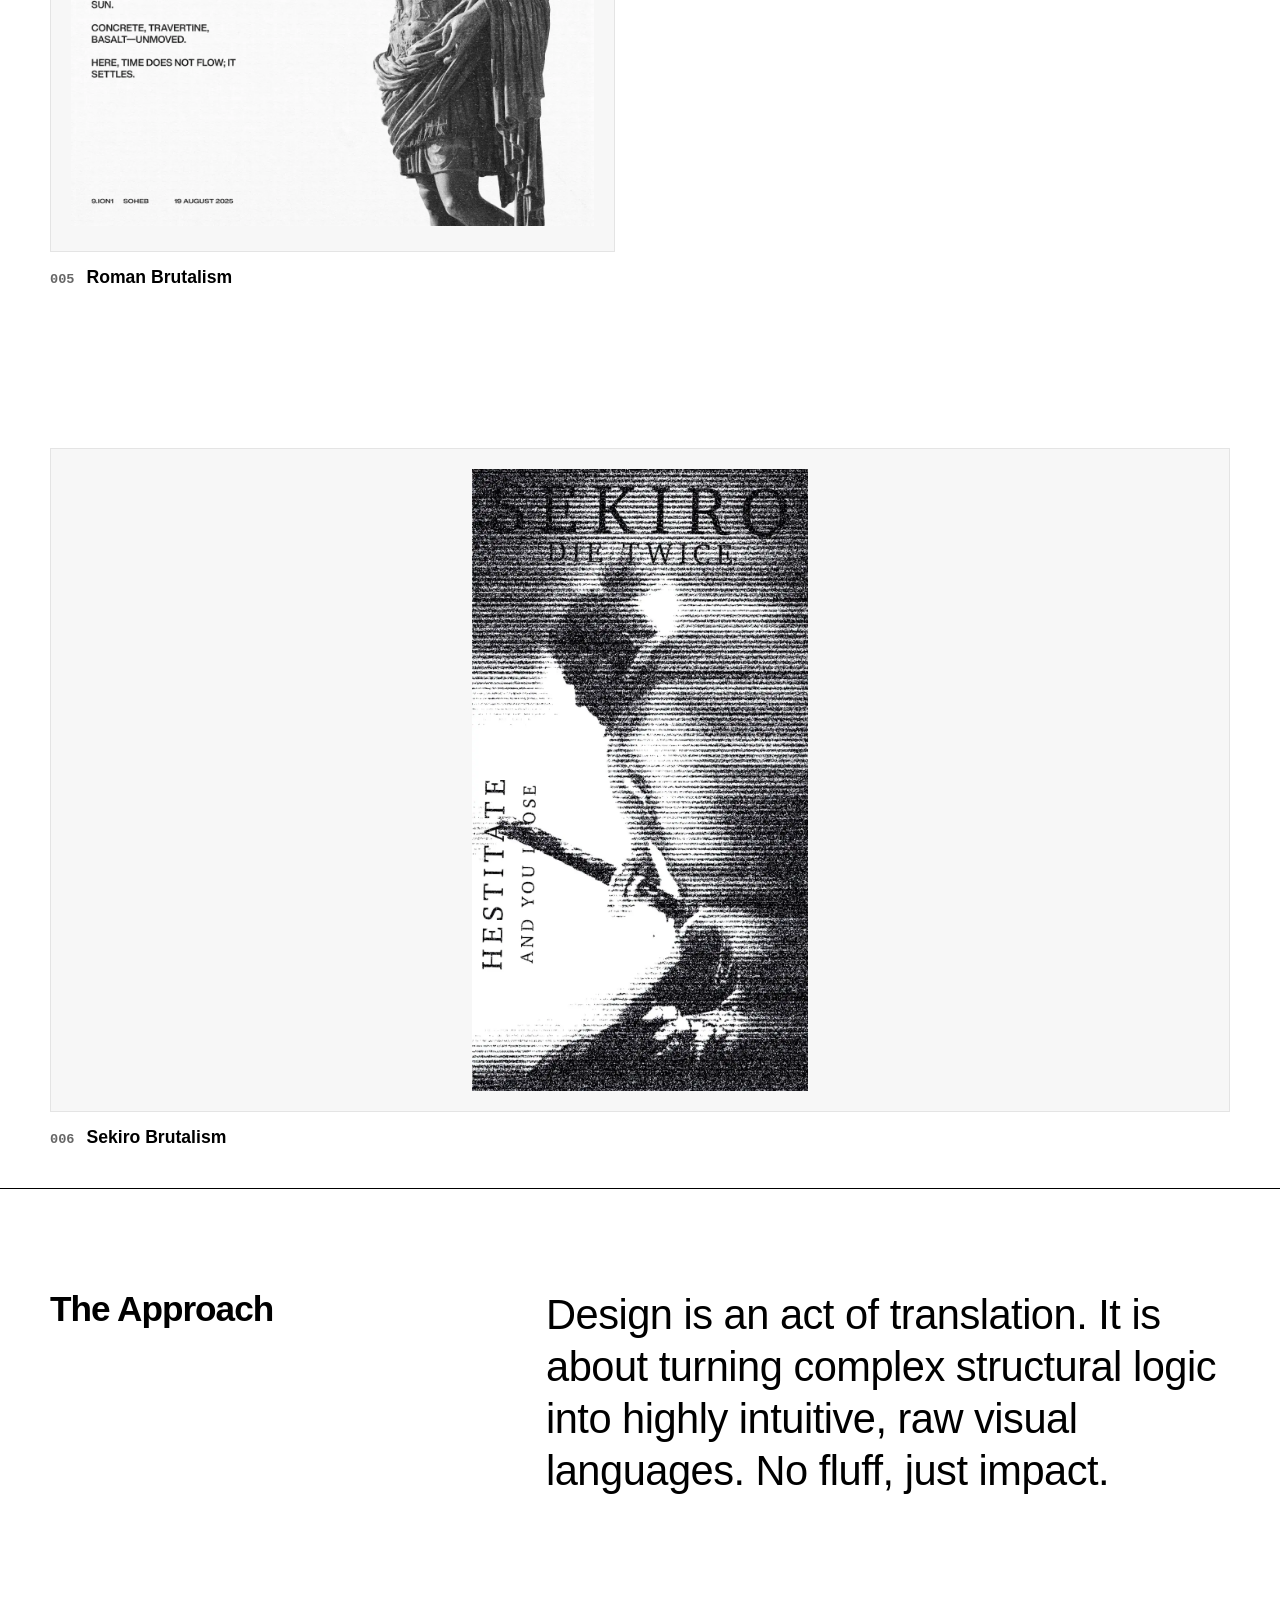
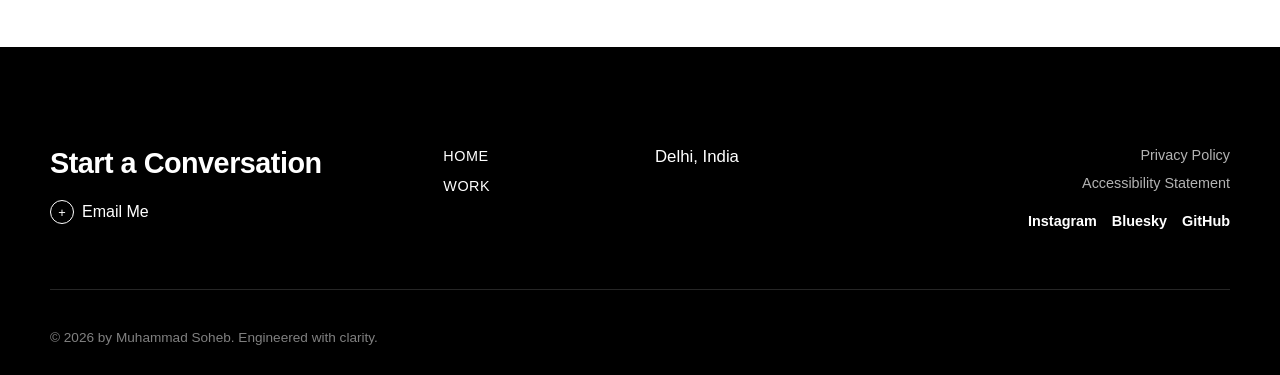
==== commit 28ea46dc: "add: Added privacy and accessibility file" ====
--- a/index.html
+++ b/index.html
@@ -10,7 +10,7 @@
 
     <nav class="navbar">
         <div class="navbar__logo">
-            <img src="resource/Muhammad Soheb logo.svg" alt="Muhammad Soheb Logo" class="navbar__logo-img">
+            <img src="resource/Muhammad Soheb logo.svg" alt="Muhammad Soheb Logo" class="navbar__logo-img" width="50" height="50">
         </div>
         
         <button class="navbar__toggle" id="menu-toggle" aria-expanded="false" aria-label="Toggle navigation menu">
@@ -39,8 +39,8 @@
             </div>
             <div class="intro__visual">
                 <div class="intro__video-wrapper">
-                    <video autoplay loop muted playsinline poster="resource/mountain dreamy paster color.webp">
-                        <source src="resource/hero-presentation.mp4" type="video/mp4">
+                    <video autoplay loop muted playsinline poster="resource/Poster/Ethereal-poster.webp">
+                        <source src="" type="video/mp4">
                     </video>
                 </div>
             </div>
@@ -57,31 +57,61 @@
             <div class="gallery-grid">
                 <article class="portfolio-card">
                     <div class="portfolio-card__thumbnail">
-                        <img src="resource/mountain dreamy paster color.webp" alt="Mountain Dreamy Poster Layer" loading="lazy">
+                        <img src="resource/Poster/Ancient-drawing-poster.webp" alt="Ancient Drawing Poster Design" loading="lazy" width="800" height="1000">
                     </div>
                     <div class="portfolio-card__meta">
                         <span class="portfolio-card__index">001</span>
-                        <h3 class="portfolio-card__name">Mountain Dreamy</h3>
+                        <h3 class="portfolio-card__name">Ancient Drawing</h3>
                     </div>
                 </article>
 
                 <article class="portfolio-card">
                     <div class="portfolio-card__thumbnail">
-                        <img src="resource\3 by 3 pixel photo.jpeg" alt="3 by 3 Pixel Art Grid" loading="lazy">
+                        <img src="resource/Poster/Ethereal-poster.webp" alt="Ethereal Art Poster" loading="lazy" width="800" height="1000">
                     </div>
                     <div class="portfolio-card__meta">
                         <span class="portfolio-card__index">002</span>
-                        <h3 class="portfolio-card__name">3 by 3 Art</h3>
+                        <h3 class="portfolio-card__name">Ethereal</h3>
+                    </div>
+                </article>
+
+                <article class="portfolio-card">
+                    <div class="portfolio-card__thumbnail">
+                        <img src="resource/Poster/Kobe-Mosque-Japan.webp" alt="Kobe Mosque Japan Design Layout" loading="lazy" width="800" height="1000">
+                    </div>
+                    <div class="portfolio-card__meta">
+                        <span class="portfolio-card__index">003</span>
+                        <h3 class="portfolio-card__name">Kobe Mosque, Japan</h3>
+                    </div>
+                </article>
+
+                <article class="portfolio-card">
+                    <div class="portfolio-card__thumbnail">
+                        <img src="resource/Poster/look-up-at-sky.webp" alt="Look Up At The Sky Minimalist Poster" loading="lazy" width="800" height="1000">
+                    </div>
+                    <div class="portfolio-card__meta">
+                        <span class="portfolio-card__index">004</span>
+                        <h3 class="portfolio-card__name">Look Up at Sky</h3>
+                    </div>
+                </article>
+
+                <article class="portfolio-card">
+                    <div class="portfolio-card__thumbnail">
+                        <img src="resource/Poster/roman-brutalism.webp" alt="Roman Brutalism Graphic Layout" loading="lazy" width="800" height="1000">
+                    </div>
+                    <div class="portfolio-card__meta">
+                        <span class="portfolio-card__index">005</span>
+                        <h3 class="portfolio-card__name">Roman Brutalism</h3>
                     </div>
                 </article>
 
                 <article class="portfolio-card portfolio-card--featured">
                     <div class="portfolio-card__thumbnail">
-                        <img src="resource/end of summer poster.webp" alt="End of Summer Poster Design" loading="lazy">
+                        <img src="resource/Poster/sekiro-brutalism.webp" alt="Sekiro Brutalism Poster Design" loading="lazy" width="1600" height="1000">
                     </div>
                     <div class="portfolio-card__meta">
-                        <span class="portfolio-card__index">003</span>
-                        <h3 class="portfolio-card__name">End of Summer</h3>
+                        <span class="portfolio-card__index">006</span>
+                        <h3 class="portfolio-card__name">Sekiro Brutalism</h3>
                     </div>
                 </article>
             </div>
@@ -131,5 +161,6 @@
         </div>
     </footer>
 
+    <script src="src/script.js"></script>
 </body>
 </html>
--- a/src/style.css
+++ b/src/style.css
@@ -7,6 +7,7 @@
     --border-light: rgba(0, 0, 0, 0.08);
     --font-sans: -apple-system, BlinkMacSystemFont, "Segoe UI", Roboto, Arial, sans-serif;
     --font-serif: Georgia, serif;
+    --transition-smooth: cubic-bezier(0.25, 1, 0.5, 1);
 }
 
 * {
@@ -57,6 +58,7 @@
     background: var(--bg-color);
     padding: 20px;
     border-bottom: 1px solid var(--border-light);
+    will-change: transform, opacity;
 }
 
 .navbar__links.active {
@@ -70,6 +72,11 @@
     font-size: 0.9rem;
     text-transform: uppercase;
     letter-spacing: 1px;
+    transition: opacity 0.2s ease;
+}
+
+.navbar__link:hover {
+    opacity: 0.7;
 }
 
 .navbar__link--active {
@@ -98,6 +105,7 @@
     height: 2px;
     background: var(--text-color);
     position: relative;
+    transition: background 0.2s ease;
 }
 
 .navbar__toggle-icon::before,
@@ -108,9 +116,20 @@
     height: 2px;
     background: var(--text-color);
     left: 0;
+    transition: transform 0.2s ease;
 }
 .navbar__toggle-icon::before { top: -8px; }
 .navbar__toggle-icon::after { bottom: -8px; }
+
+[aria-expanded="true"] .navbar__toggle-icon {
+    background: transparent;
+}
+[aria-expanded="true"] .navbar__toggle-icon::before {
+    transform: translateY(8px) rotate(45deg);
+}
+[aria-expanded="true"] .navbar__toggle-icon::after {
+    transform: translateY(-8px) rotate(-45deg);
+}
 
 .intro {
     display: flex;
@@ -166,6 +185,11 @@
     font-weight: 600;
     font-size: 0.95rem;
     gap: 8px;
+    transition: transform 0.2s var(--transition-smooth);
+}
+
+.btn-primary:hover {
+    transform: translateX(4px);
 }
 
 .btn-primary__icon {
@@ -242,13 +266,19 @@
     align-items: center;
     margin-bottom: 15px;
     border: 1px solid var(--border-light);
+    aspect-ratio: 4 / 5; 
+    overflow: hidden;
 }
 
 .portfolio-card__thumbnail img {
     width: 100%;
-    height: auto;
-    max-height: 45vh;
+    height: 100%;
     object-fit: contain;
+    transition: transform 0.6s var(--transition-smooth);
+}
+
+.portfolio-card:hover .portfolio-card__thumbnail img {
+    transform: scale(1.03);
 }
 
 .portfolio-card__meta {
@@ -267,6 +297,10 @@
 .portfolio-card__name {
     font-size: 1.1rem;
     font-weight: 600;
+}
+
+.portfolio-card--featured .portfolio-card__thumbnail {
+    aspect-ratio: 16 / 9;
 }
 
 .manifesto {
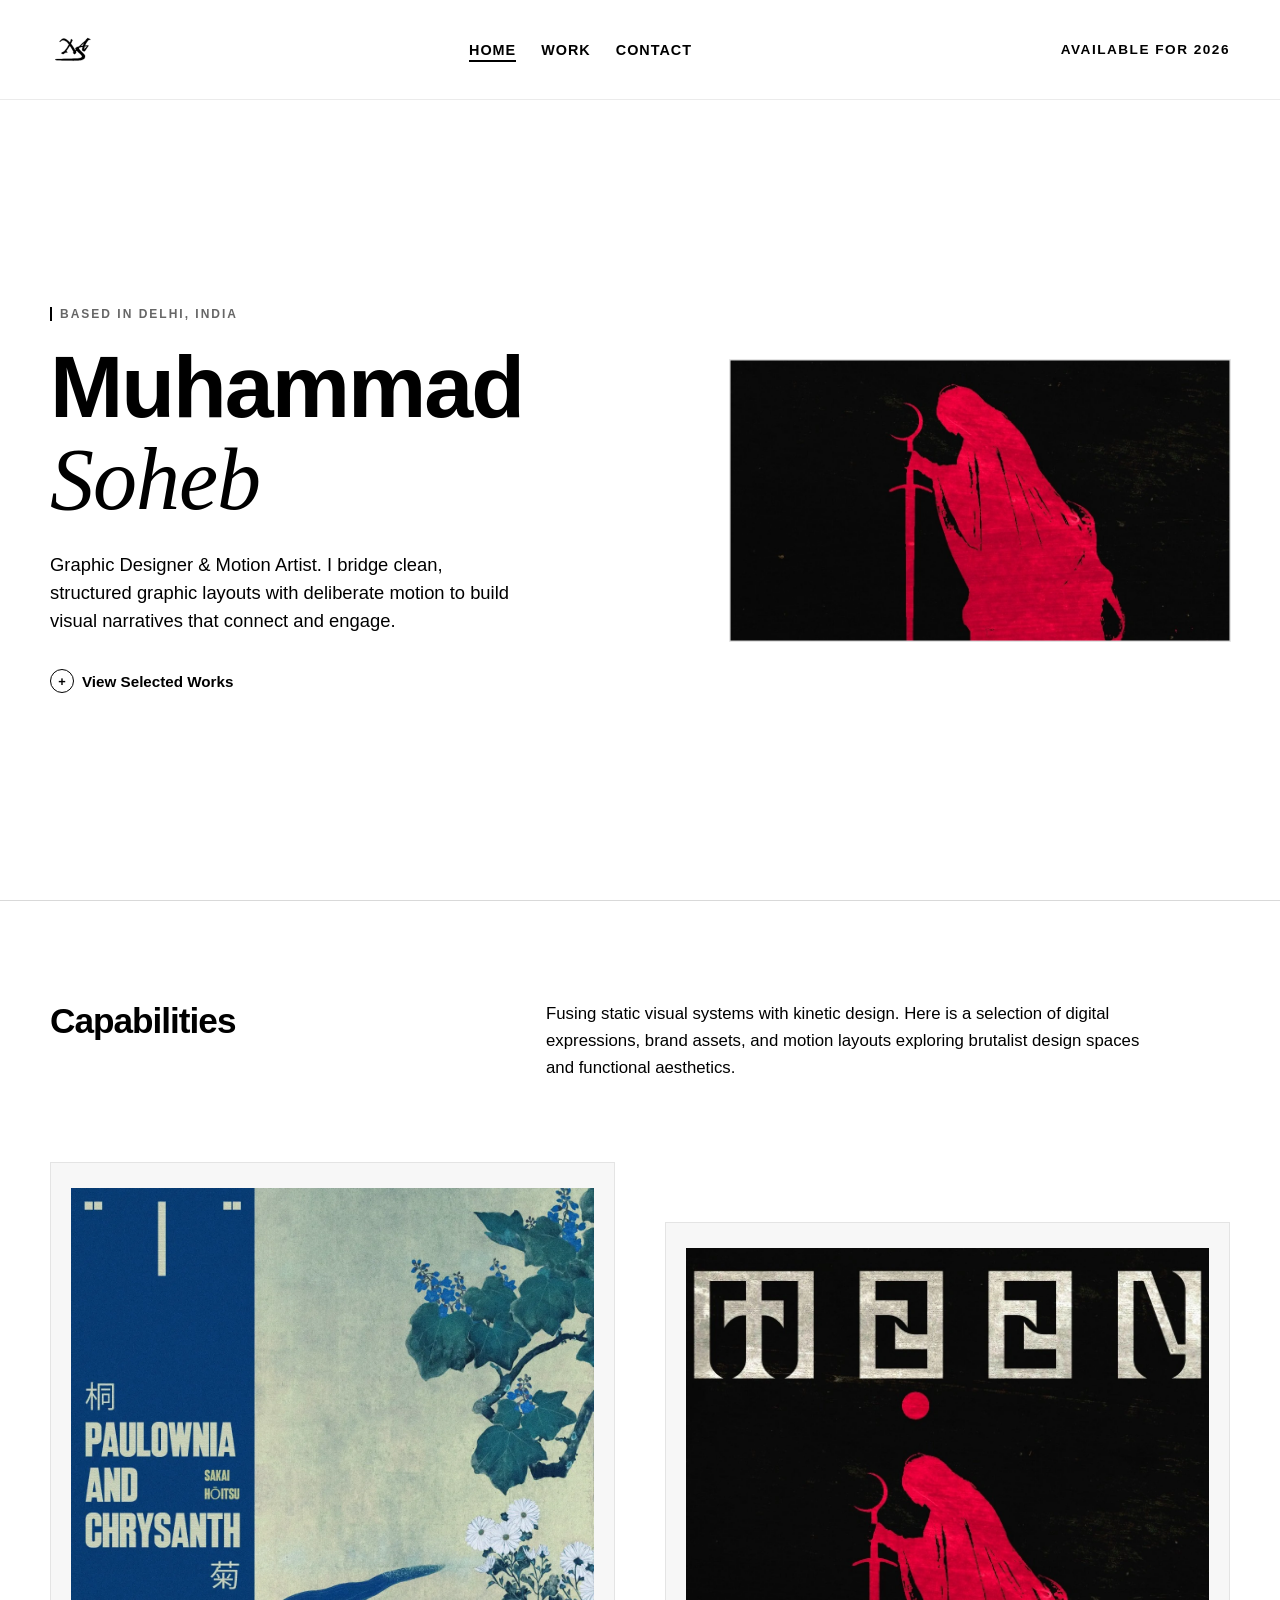
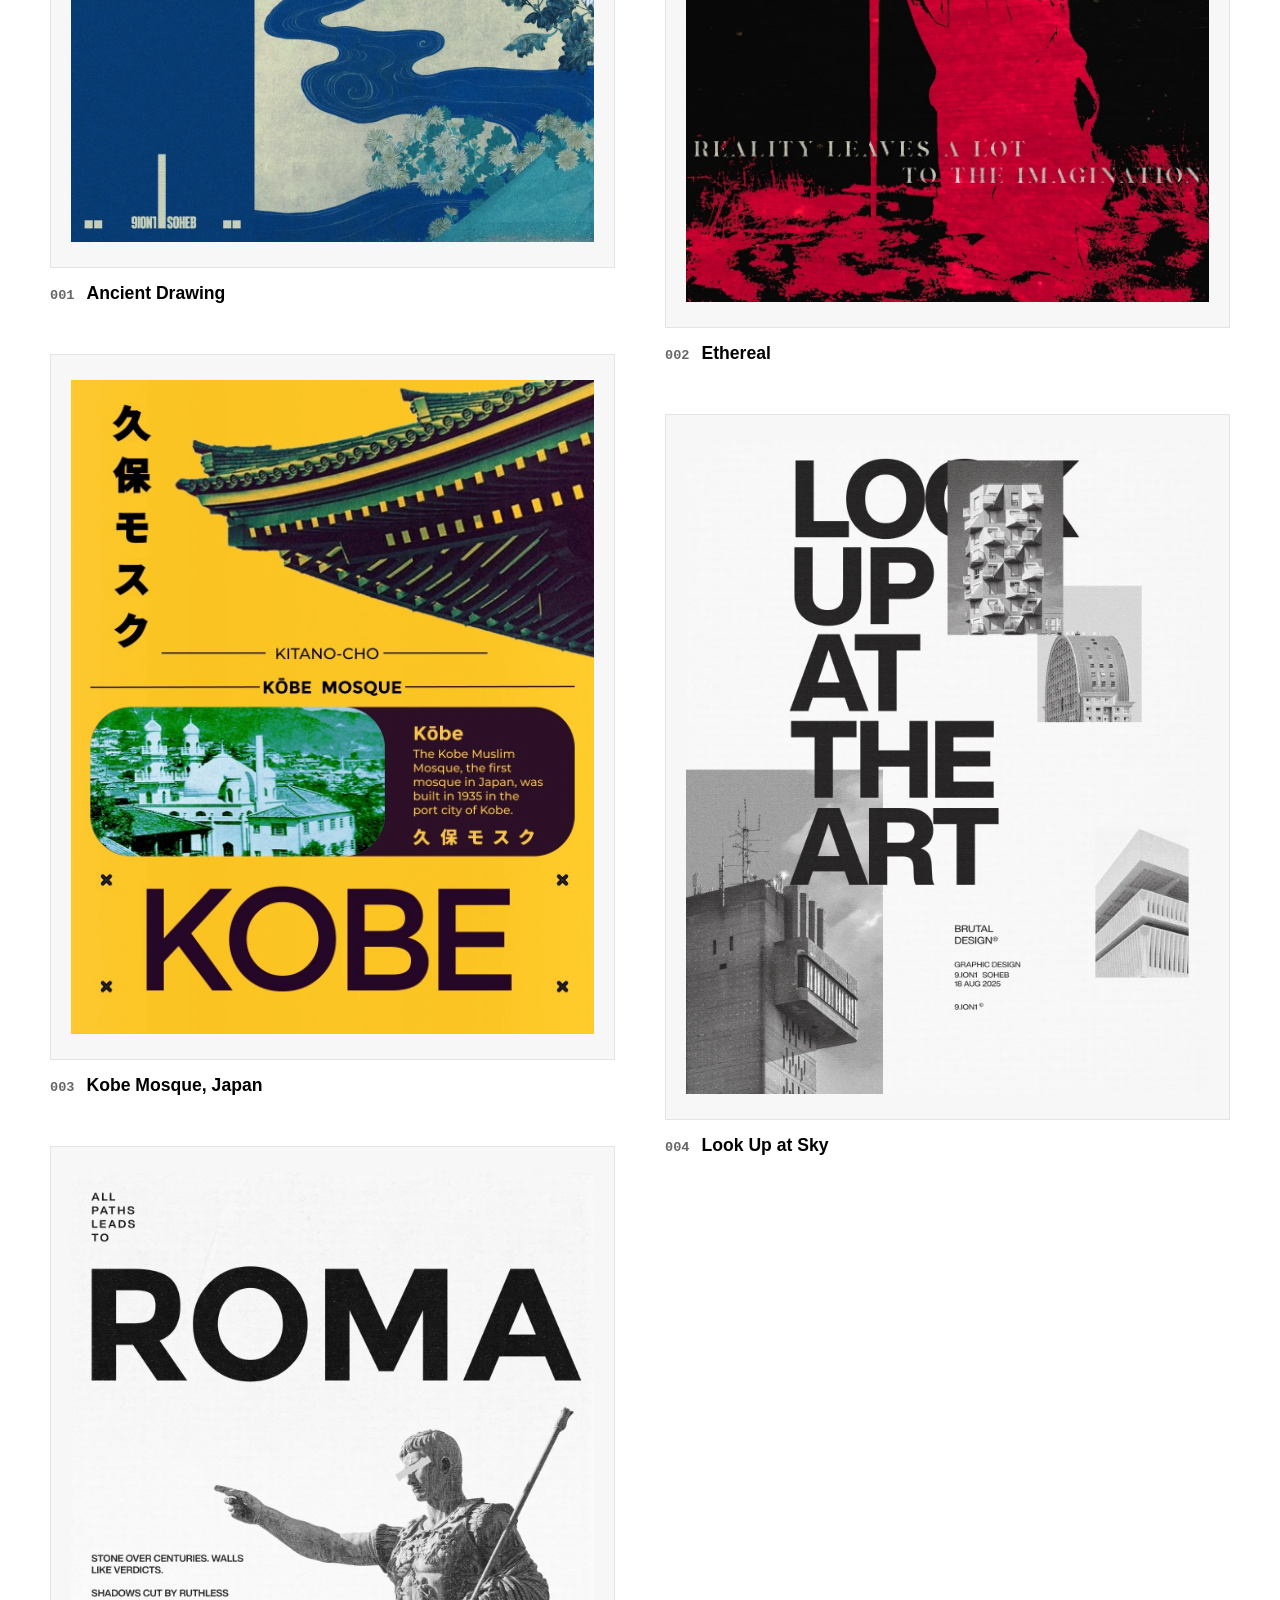
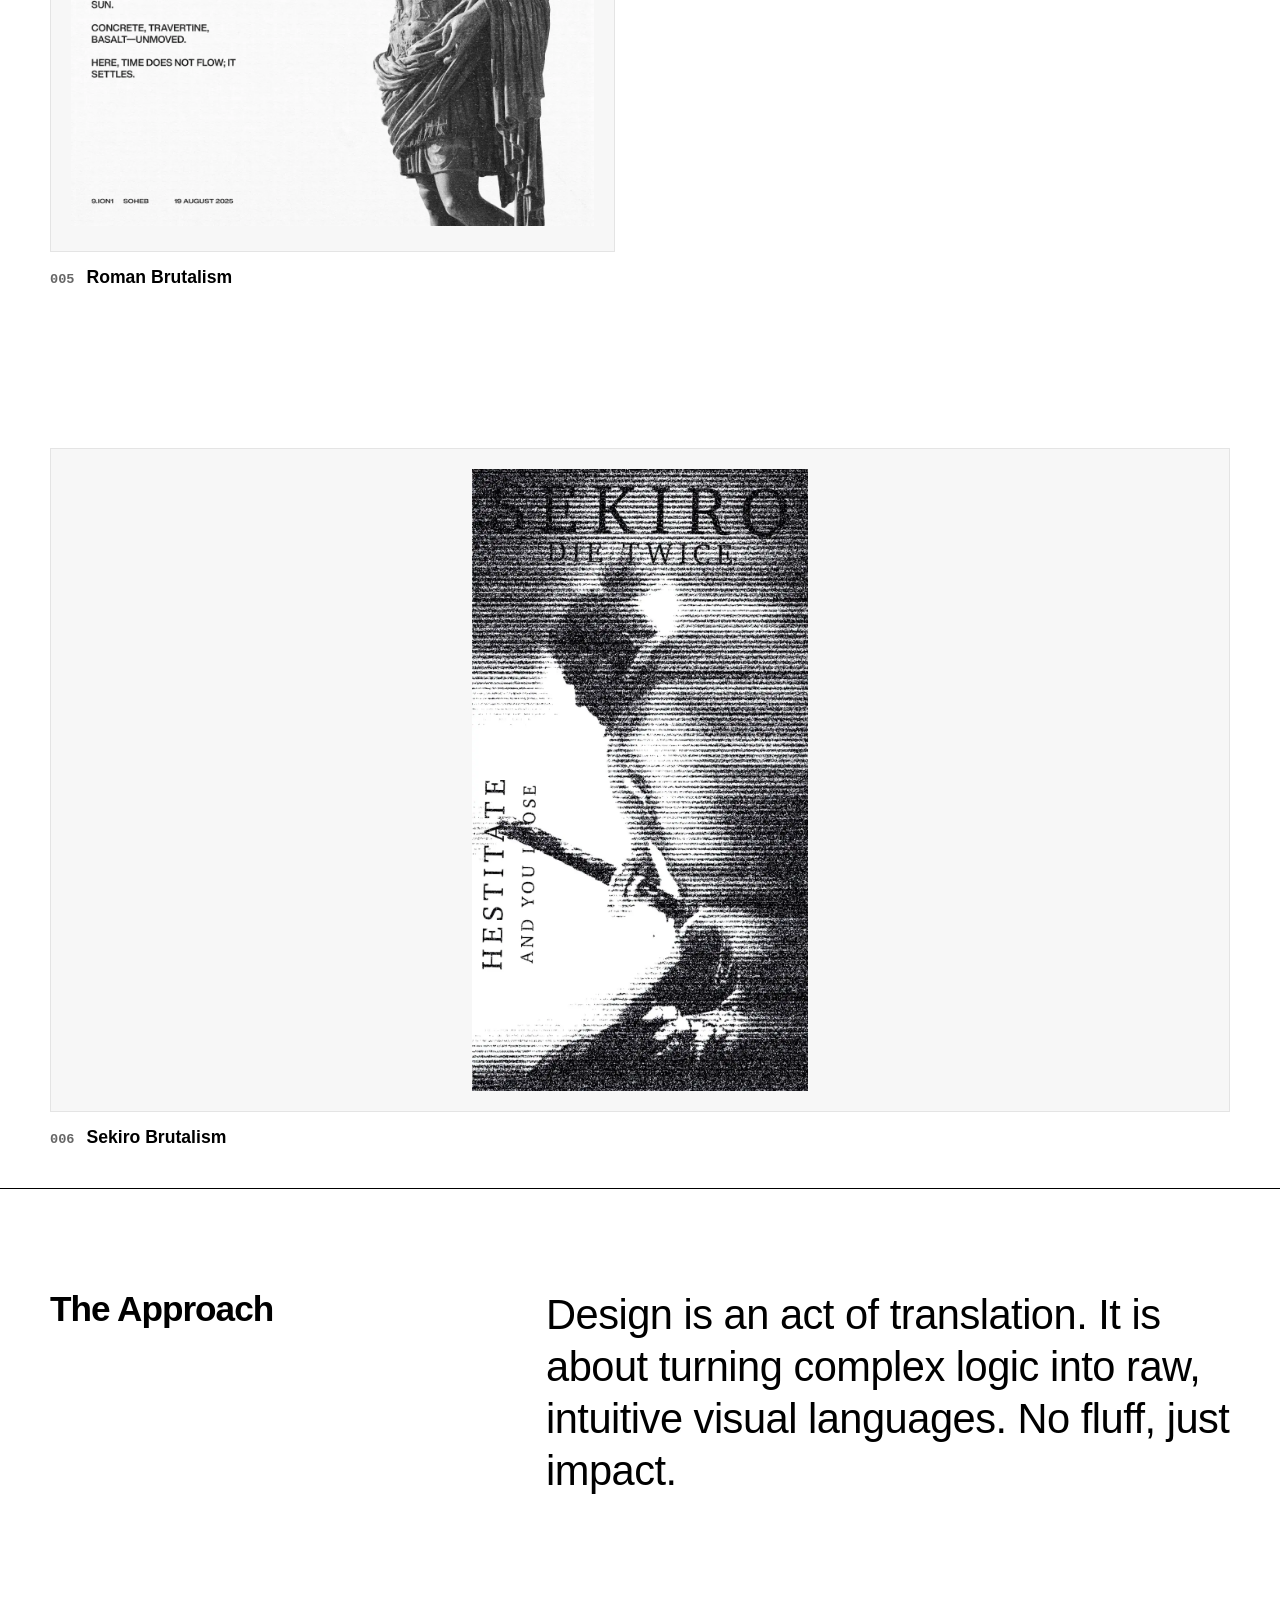
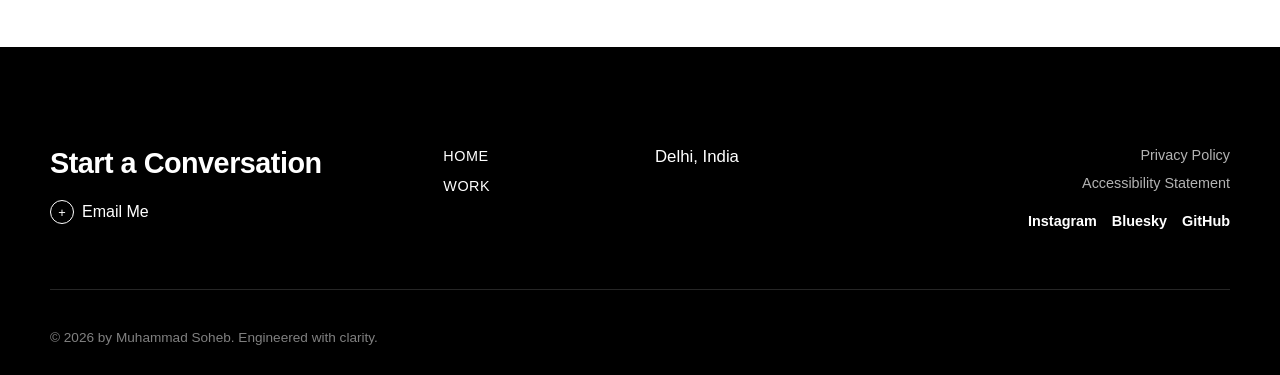
==== commit 76cae53c: "fix: Phrase errors" ====
--- a/index.html
+++ b/index.html
@@ -3,17 +3,39 @@
 <head>
     <meta charset="UTF-8">
     <meta name="viewport" content="width=device-width, initial-scale=1.0">
-    <link rel="stylesheet" href="src/style.css">
     <title>Muhammad Soheb — Portfolio</title>
+    <meta name="description" content="Portfolio of Muhammad Soheb, a Graphic Designer & Motion Artist based in Delhi, India.">
+    
+    <link rel="icon" href="resource/favicon.ico" type="image/x-icon">
+    <link rel="canonical" href="https://dehlawi96.github.io/showcase/">
+
+    <!-- Open Graph -->
+    <meta property="og:type" content="website">
+    <meta property="og:url" content="https://dehlawi96.github.io/showcase/">
+    <meta property="og:title" content="Muhammad Soheb — Portfolio">
+    <meta property="og:description" content="Graphic Designer & Motion Artist based in Delhi, India. Bridging purposeful graphic design with fluid motion.">
+    <meta property="og:image" content="https://dehlawi96.github.io/showcase/resource/Poster/Ethereal-poster.webp">
+
+    <!-- Twitter -->
+    <meta name="twitter:card" content="summary_large_image">
+    <meta name="twitter:url" content="https://dehlawi96.github.io/showcase/">
+    <meta name="twitter:title" content="Muhammad Soheb — Portfolio">
+    <meta name="twitter:description" content="Graphic Designer & Motion Artist based in Delhi, India. Bridging purposeful graphic design with fluid motion.">
+    <meta name="twitter:image" content="https://dehlawi96.github.io/showcase/resource/Poster/Ethereal-poster.webp">
+
+    <link rel="stylesheet" href="src/base.css">
+    <link rel="stylesheet" href="src/home.css">
 </head>
 <body>
+
+    <a href="#main-content" class="skip-link">Skip to main content</a>
 
     <nav class="navbar">
         <div class="navbar__logo">
             <img src="resource/Muhammad Soheb logo.svg" alt="Muhammad Soheb Logo" class="navbar__logo-img" width="50" height="50">
         </div>
         
-        <button class="navbar__toggle" id="menu-toggle" aria-expanded="false" aria-label="Toggle navigation menu">
+        <button class="navbar__toggle" id="menu-toggle" aria-expanded="false" aria-label="Toggle menu">
             <span class="navbar__toggle-icon"></span>
         </button>
 
@@ -27,13 +49,13 @@
         </div>
     </nav>
 
-    <main>
+    <main id="main-content">
         <section class="intro">
             <div class="intro__content">
                 <span class="intro__location">Based in Delhi, India</span>
                 <h1 class="intro__title">Muhammad<br><em>Soheb</em></h1>
                 <p class="intro__bio">
-                    Graphic Designer &amp; Motion Artist. Bridging purposeful graphic design with fluid motion to create visual stories that breathe, grow, and connect.
+                    Graphic Designer &amp; Motion Artist. I bridge clean, structured graphic layouts with deliberate motion to build visual narratives that connect and engage.
                 </p>
                 <a href="#projects" class="btn-primary"><span class="btn-primary__icon">+</span> View Selected Works</a>
             </div>
@@ -50,7 +72,7 @@
             <div class="showcase__header">
                 <h2 class="showcase__title">Capabilities</h2>
                 <div class="showcase__lead">
-                    <p>Fusing deliberate visual layouts with purposeful kinetics. Exploring the relationship between static structural design systems and tactile motion dynamics to build functional digital expressions.</p>
+                    <p>Fusing static visual systems with kinetic design. Here is a selection of digital expressions, brand assets, and motion layouts exploring brutalist design spaces and functional aesthetics.</p>
                 </div>
             </div>
 
@@ -121,7 +143,7 @@
             <div class="manifesto__header">
                 <h2 class="manifesto__title">The Approach</h2>
                 <div class="manifesto__statement">
-                    <p>Design is an act of translation. It is about turning complex structural logic into highly intuitive, raw visual languages. No fluff, just impact.</p>
+                    <p>Design is an act of translation. It is about turning complex logic into raw, intuitive visual languages. No fluff, just impact.</p>
                 </div>
             </div>
         </section>
@@ -146,8 +168,8 @@
             </div>
 
             <div class="footer__block footer__block--legal">
-                <a href="#" class="footer__legal-link">Privacy Policy</a>
-                <a href="#" class="footer__legal-link">Accessibility Statement</a>
+                <a href="privacy.html" class="footer__legal-link">Privacy Policy</a>
+                <a href="accessibility.html" class="footer__legal-link">Accessibility Statement</a>
                 <div class="footer__socials">
                     <a href="https://instagram.com/9.ion1" target="_blank" rel="noopener">Instagram</a>
                     <a href="https://bsky.app/profile/9ion1.bsky.social" target="_blank" rel="noopener">Bluesky</a>
--- a/src/base.css
+++ b/src/base.css
@@ -0,0 +1,326 @@
+:root {
+    --bg-color: #ffffff;
+    --text-color: #000000;
+    --footer-bg: #000000;
+    --footer-text: #ffffff;
+    --border-color: rgba(0, 0, 0, 0.15);
+    --border-light: rgba(0, 0, 0, 0.08);
+    --font-sans: -apple-system, BlinkMacSystemFont, "Segoe UI", Roboto, Arial, sans-serif;
+    --font-serif: Georgia, serif;
+    --transition-smooth: cubic-bezier(0.25, 1, 0.5, 1);
+}
+
+* {
+    margin: 0;
+    padding: 0;
+    box-sizing: border-box;
+}
+
+/* Global focus utility for keyboard access */
+*:focus-visible {
+    outline: 2px solid var(--text-color);
+    outline-offset: 4px;
+}
+
+/* Skip link pattern (hidden until tabbed) */
+.skip-link {
+    position: absolute;
+    top: -100px;
+    left: 20px;
+    background: var(--text-color);
+    color: var(--bg-color);
+    padding: 10px 20px;
+    z-index: 999;
+    font-weight: 600;
+    text-decoration: none;
+    transition: top 0.2s ease;
+}
+
+.skip-link:focus {
+    top: 20px;
+}
+
+html {
+    scroll-behavior: smooth;
+}
+
+body {
+    background-color: var(--bg-color);
+    color: var(--text-color);
+    font-family: var(--font-sans);
+    overflow-x: hidden;
+    -webkit-font-smoothing: antialiased;
+}
+
+/* Label styling for section locations and context headers */
+.intro__location {
+    font-size: 0.75rem;
+    text-transform: uppercase;
+    letter-spacing: 2px;
+    font-weight: 700;
+    margin-bottom: 20px;
+    color: #666;
+    border-left: 2px solid var(--text-color);
+    padding-left: 8px;
+}
+
+/* Navigation Layout */
+.navbar {
+    display: flex;
+    justify-content: space-between;
+    align-items: center;
+    padding: 20px;
+    width: 100%;
+    background-color: var(--bg-color);
+    border-bottom: 1px solid var(--border-light);
+    position: relative;
+    z-index: 100;
+}
+
+.navbar__logo-img {
+    height: auto;
+    width: 50px;
+    display: block;
+}
+
+.navbar__links {
+    display: none;
+    flex-direction: column;
+    list-style: none;
+    gap: 20px;
+    position: absolute;
+    top: 100%;
+    left: 0;
+    width: 100%;
+    background: var(--bg-color);
+    padding: 20px;
+    border-bottom: 1px solid var(--border-light);
+    will-change: transform, opacity;
+}
+
+.navbar__links.active {
+    display: flex;
+}
+
+.navbar__link {
+    text-decoration: none;
+    color: var(--text-color);
+    font-weight: 600;
+    font-size: 0.9rem;
+    text-transform: uppercase;
+    letter-spacing: 1px;
+    transition: opacity 0.2s ease;
+}
+
+.navbar__link:hover {
+    opacity: 0.7;
+}
+
+.navbar__link--active {
+    border-bottom: 2px solid var(--text-color);
+    padding-bottom: 2px;
+}
+
+.navbar__status {
+    font-size: 0.85rem;
+    font-weight: 700;
+    text-transform: uppercase;
+    letter-spacing: 1.5px;
+    display: none;
+}
+
+/* Mobile Toggle Hamburger Icon */
+.navbar__toggle {
+    background: none;
+    border: none;
+    cursor: pointer;
+    padding: 10px;
+}
+
+.navbar__toggle-icon {
+    display: block;
+    width: 25px;
+    height: 2px;
+    background: var(--text-color);
+    position: relative;
+    transition: background 0.2s ease;
+}
+
+.navbar__toggle-icon::before,
+.navbar__toggle-icon::after {
+    content: '';
+    position: absolute;
+    width: 25px;
+    height: 2px;
+    background: var(--text-color);
+    left: 0;
+    transition: transform 0.2s ease;
+}
+.navbar__toggle-icon::before { top: -8px; }
+.navbar__toggle-icon::after { bottom: -8px; }
+
+/* Mobile Menu State Mutations */
+[aria-expanded="true"] .navbar__toggle-icon {
+    background: transparent;
+}
+[aria-expanded="true"] .navbar__toggle-icon::before {
+    transform: translateY(8px) rotate(45deg);
+}
+[aria-expanded="true"] .navbar__toggle-icon::after {
+    transform: translateY(-8px) rotate(-45deg);
+}
+
+/* Footer Layout */
+.footer {
+    background-color: var(--footer-bg);
+    color: var(--footer-text);
+    padding: 60px 20px 20px 20px;
+}
+
+.footer__main {
+    display: flex;
+    flex-direction: column;
+    gap: 40px;
+    border-bottom: 1px solid rgba(255, 255, 255, 0.15);
+    padding-bottom: 40px;
+}
+
+.footer__block h3 {
+    font-size: 1.8rem;
+    font-weight: 600;
+    letter-spacing: -0.5px;
+    margin-bottom: 20px;
+}
+
+.footer__email {
+    display: inline-flex;
+    align-items: center;
+    color: var(--footer-text);
+    text-decoration: none;
+    font-weight: 500;
+    gap: 8px;
+}
+
+.footer__email-icon {
+    display: inline-flex;
+    align-items: center;
+    justify-content: center;
+    width: 24px;
+    height: 24px;
+    border: 1px solid var(--footer-text);
+    border-radius: 50%;
+    font-size: 0.8rem;
+}
+
+.footer__links {
+    list-style: none;
+    display: flex;
+    flex-direction: column;
+    gap: 12px;
+}
+
+.footer__links a {
+    color: var(--footer-text);
+    text-decoration: none;
+    font-weight: 500;
+    text-transform: uppercase;
+    font-size: 0.9rem;
+    letter-spacing: 0.5px;
+}
+
+.footer__detail {
+    font-size: 1.05rem;
+    margin-bottom: 8px;
+}
+
+.footer__block--legal {
+    display: flex;
+    flex-direction: column;
+    align-items: flex-start;
+    gap: 12px;
+}
+
+.footer__legal-link {
+    color: rgba(255, 255, 255, 0.7);
+    text-decoration: none;
+    font-size: 0.9rem;
+}
+
+.footer__socials {
+    display: flex;
+    gap: 15px;
+    margin-top: 10px;
+}
+
+.footer__socials a {
+    color: var(--footer-text);
+    font-weight: 600;
+    font-size: 0.9rem;
+    text-decoration: none;
+}
+
+.footer__socials a:hover {
+    text-decoration: underline;
+}
+
+.footer__bottom {
+    padding-top: 40px;
+    font-size: 0.85rem;
+    color: rgba(255, 255, 255, 0.5);
+}
+
+/* Adaptive Breakpoints */
+@media (min-width: 768px) {
+    .navbar {
+        padding: 30px 50px;
+        height: 100px;
+    }
+
+    .navbar__toggle {
+        display: none;
+    }
+
+    .navbar__links {
+        display: flex;
+        flex-direction: row;
+        position: static;
+        width: auto;
+        padding: 0;
+        border: none;
+        gap: 25px;
+    }
+
+    .navbar__status {
+        display: block;
+    }
+
+    .footer {
+        padding: 100px 50px 30px 50px;
+    }
+
+    .footer__main {
+        display: grid;
+        grid-template-columns: 4fr 2fr 3fr 3fr;
+        gap: 30px;
+        padding-bottom: 60px;
+    }
+
+    .footer__block--legal {
+        align-items: flex-end;
+        text-align: right;
+    }
+}
+
+/* System Accessibility Overrides */
+@media (prefers-reduced-motion: reduce) {
+    html {
+        scroll-behavior: auto !important;
+    }
+    *, ::before, ::after {
+        animation-delay: -1ms !important;
+        animation-duration: 1ms !important; /* Spec compliance: positive value satisfies parser requirements */
+        animation-iteration-count: 1 !important;
+        transition-duration: 0s !important;
+        transition-delay: 0s !important; /* Explicitly overrides staggered chains */
+    }
+}
--- a/src/home.css
+++ b/src/home.css
@@ -0,0 +1,223 @@
+.intro {
+    display: flex;
+    flex-direction: column;
+    padding: 60px 20px;
+    gap: 40px;
+}
+
+.intro__content {
+    display: flex;
+    flex-direction: column;
+    align-items: flex-start;
+}
+
+.intro__title {
+    font-size: clamp(2.8rem, 8vw, 5.5rem);
+    font-weight: 700;
+    letter-spacing: -2px;
+    line-height: 1.05;
+    margin-bottom: 25px;
+}
+
+.intro__title em {
+    font-family: var(--font-serif);
+    font-weight: 400;
+    font-style: italic;
+    letter-spacing: -1px;
+}
+
+.intro__bio {
+    font-size: 1.15rem;
+    line-height: 1.5;
+    max-width: 460px;
+    margin-bottom: 35px;
+}
+
+.btn-primary {
+    display: inline-flex;
+    align-items: center;
+    text-decoration: none;
+    color: var(--text-color);
+    font-weight: 600;
+    font-size: 0.95rem;
+    gap: 8px;
+    transition: transform 0.2s var(--transition-smooth);
+}
+
+.btn-primary:hover {
+    transform: translateX(4px);
+}
+
+.btn-primary__icon {
+    display: inline-flex;
+    align-items: center;
+    justify-content: center;
+    width: 24px;
+    height: 24px;
+    border: 1px solid var(--text-color);
+    border-radius: 50%;
+    font-size: 0.8rem;
+}
+
+.intro__visual {
+    width: 100%;
+}
+
+.intro__video-wrapper {
+    width: 100%;
+    max-width: 540px;
+    background: #f0f0f0;
+    border: 1px solid var(--border-light);
+    overflow: hidden;
+    aspect-ratio: 16 / 9;
+}
+
+.intro__video-wrapper video {
+    width: 100%;
+    height: 100%;
+    object-fit: cover;
+}
+
+.showcase {
+    padding: 60px 20px;
+    border-top: 1px solid var(--border-color);
+}
+
+.showcase__header, .manifesto__header {
+    display: flex;
+    flex-direction: column;
+    gap: 20px;
+    margin-bottom: 50px;
+}
+
+.showcase__title, .manifesto__title {
+    font-size: 2.2rem;
+    font-weight: 700;
+    letter-spacing: -1px;
+}
+
+.showcase__lead {
+    font-size: 1.05rem;
+    line-height: 1.6;
+    max-width: 600px;
+}
+
+.gallery-grid {
+    display: flex;
+    flex-direction: column;
+    gap: 40px;
+}
+
+.portfolio-card {
+    display: flex;
+    flex-direction: column;
+    width: 100%;
+}
+
+.portfolio-card__thumbnail {
+    background: #f7f7f7;
+    padding: 20px;
+    display: flex;
+    justify-content: center;
+    align-items: center;
+    margin-bottom: 15px;
+    border: 1px solid var(--border-light);
+    aspect-ratio: 4 / 5; 
+    overflow: hidden;
+}
+
+.portfolio-card__thumbnail img {
+    width: 100%;
+    height: 100%;
+    object-fit: contain;
+    transition: transform 0.6s var(--transition-smooth);
+}
+
+.portfolio-card:hover .portfolio-card__thumbnail img {
+    transform: scale(1.03);
+}
+
+.portfolio-card__meta {
+    display: flex;
+    align-items: baseline;
+    gap: 12px;
+}
+
+.portfolio-card__index {
+    font-size: 0.85rem;
+    font-weight: 700;
+    color: #666;
+    font-family: monospace;
+}
+
+.portfolio-card__name {
+    font-size: 1.1rem;
+    font-weight: 600;
+}
+
+.portfolio-card--featured .portfolio-card__thumbnail {
+    aspect-ratio: 16 / 9;
+}
+
+.manifesto {
+    padding: 60px 20px;
+    border-top: 1px solid var(--text-color);
+}
+
+.manifesto__statement {
+    font-size: clamp(1.6rem, 4vw, 2.6rem);
+    line-height: 1.25;
+    font-weight: 400;
+    letter-spacing: -0.5px;
+}
+
+@media (min-width: 768px) {
+    .intro {
+        flex-direction: row;
+        align-items: center;
+        padding: 120px 50px;
+        min-height: calc(100vh - 100px);
+    }
+
+    .intro__content {
+        flex: 1.2;
+    }
+
+    .intro__visual {
+        flex: 0.8;
+        display: flex;
+        justify-content: flex-end;
+    }
+
+    .intro__video-wrapper {
+        max-width: 100%;
+        transform: scale(1.1) translateX(-20px);
+    }
+
+    .showcase, .manifesto {
+        padding: 100px 50px;
+    }
+
+    .showcase__header, .manifesto__header {
+        display: grid;
+        grid-template-columns: 4fr 6fr;
+        gap: 40px;
+    }
+
+    .gallery-grid {
+        display: grid;
+        grid-template-columns: 1fr 1fr;
+        gap: 50px;
+        padding-top: 30px;
+    }
+
+    /* Asymmetric column layout stagger */
+    .portfolio-card:nth-child(even) {
+        transform: translateY(60px);
+    }
+
+    .portfolio-card--featured {
+        grid-column: span 2;
+        margin-top: 50px;
+    }
+}
